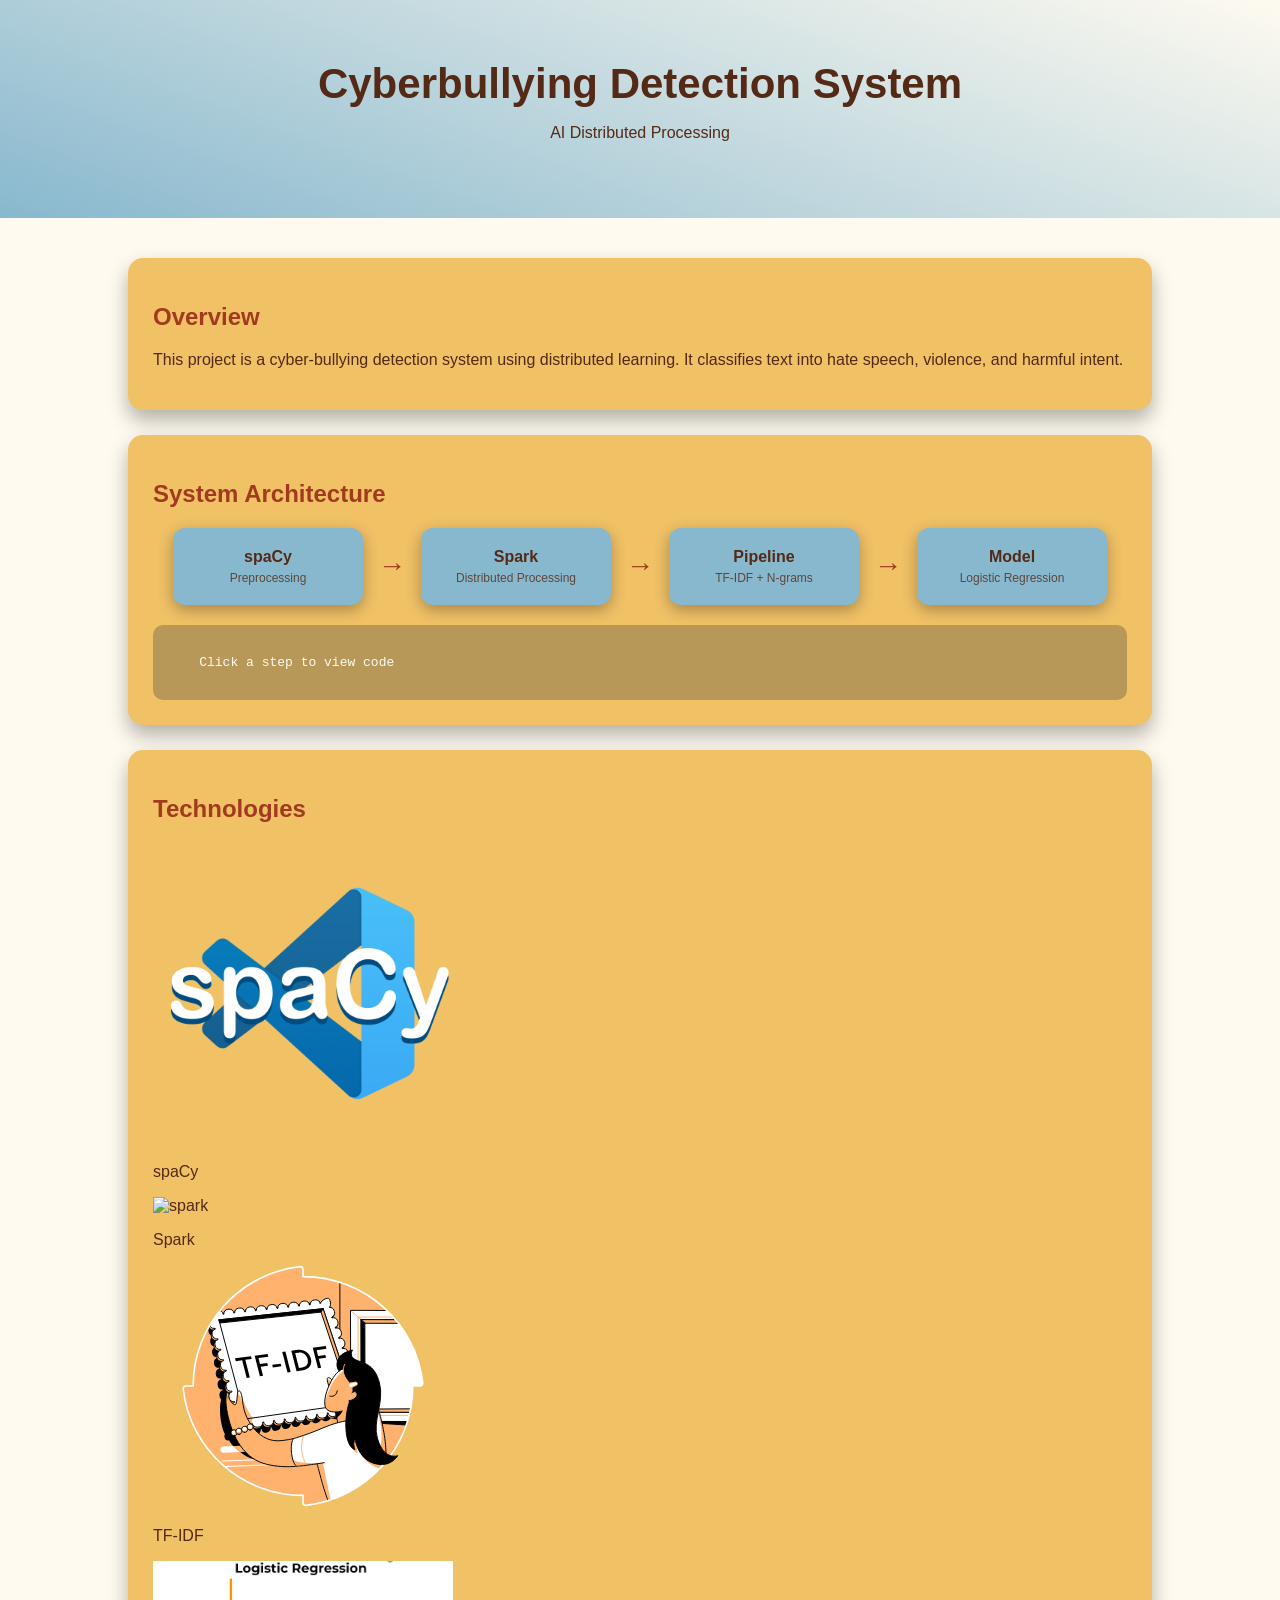
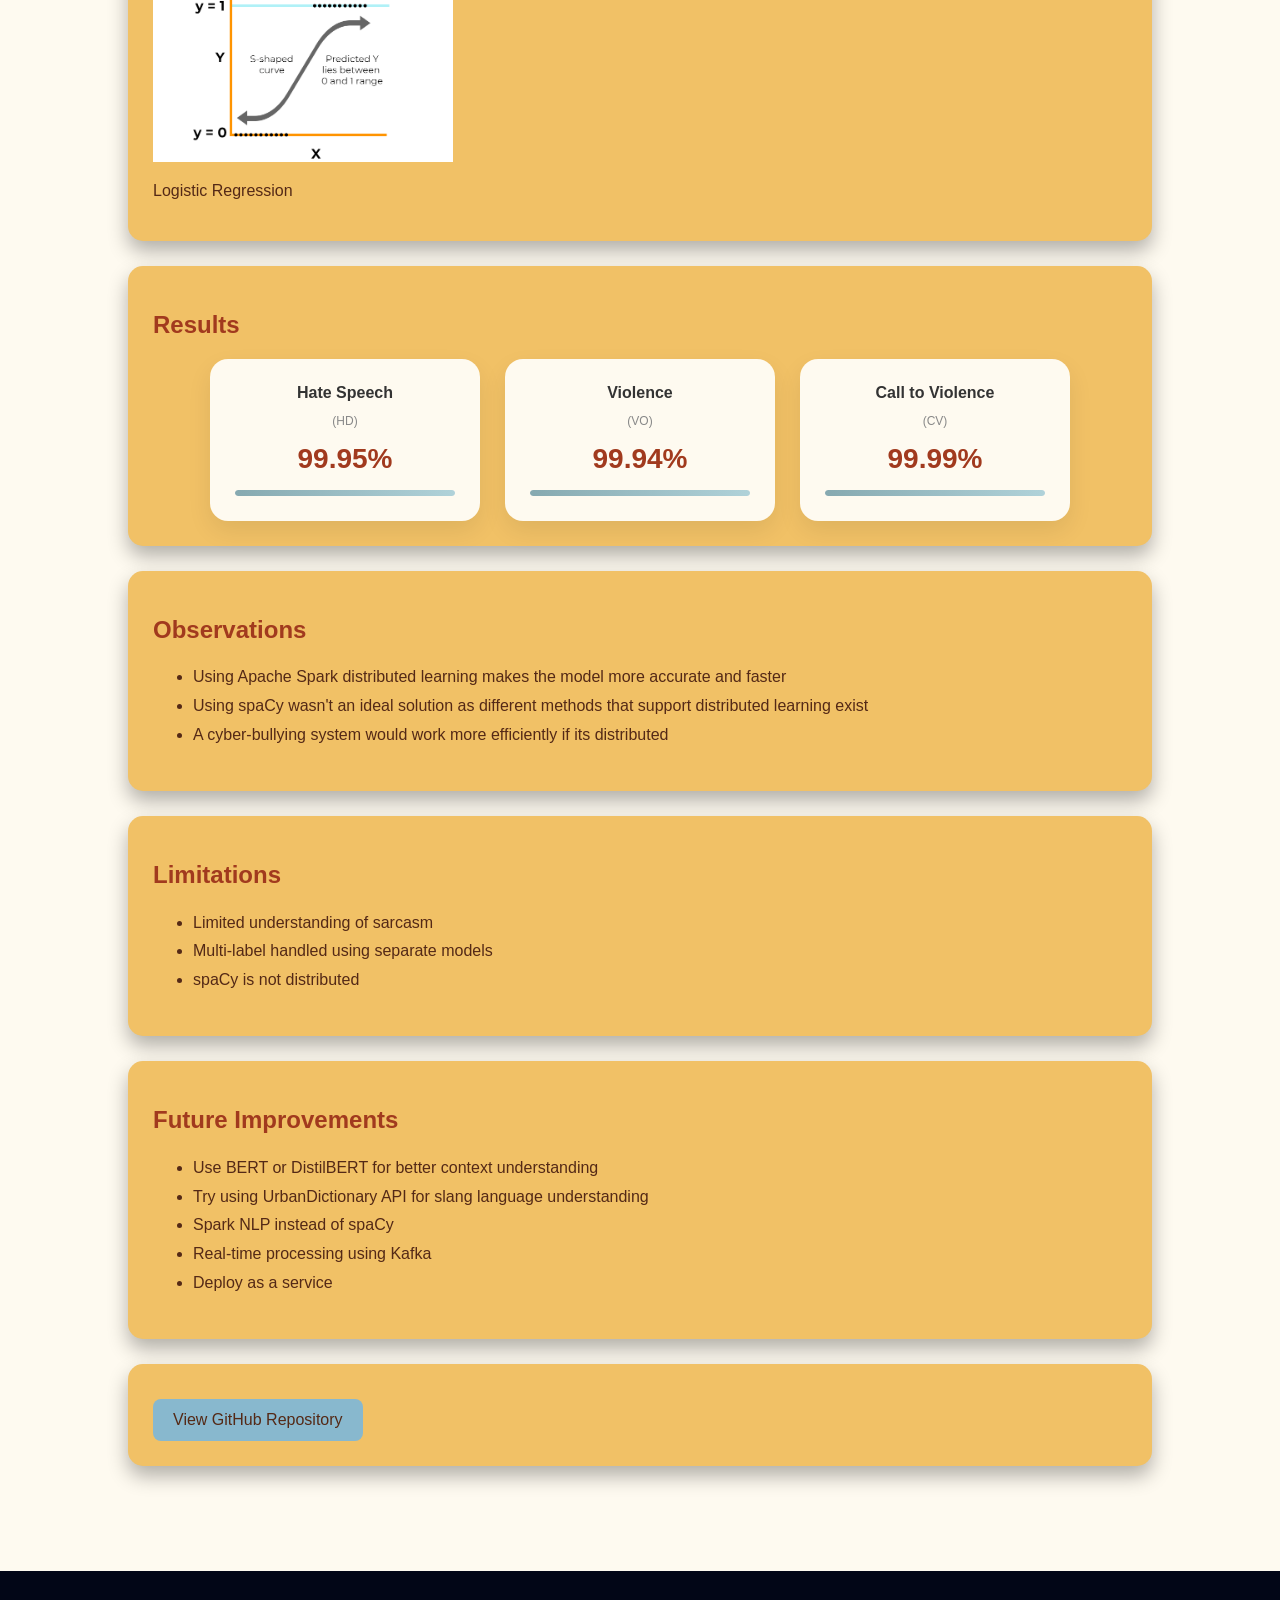
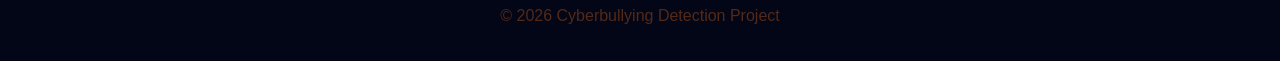
==== CyberBullyingSpark/index.html @ 89d76ba1 "Fix width property in tech-box styles" ====
<!DOCTYPE html>

<html lang="en">
<head>
<meta charset="UTF-8">
<meta name="viewport" content="width=device-width, initial-scale=1.0">
<title>Cyberbullying Detection</title>


<script>

function showCode(type) {
const box = document.getElementById("codeDisplay");
    if (type === "spacy") {
        box.innerHTML = `
        <pre>
import spacy
from pyspark.sql.functions import udf
from pyspark.sql.types import ArrayType, StringType

nlp = spacy.load("en_core_web_sm")

def lemmatize_spacy(words):
    doc = nlp(" ".join(words))
    return [token.lemma_ for token in doc]
def preprocess(text):
    doc = nlp(text)
    return " ".join([
        token.lemma_
        for token in doc
        if not token.is_stop and token.is_alpha
    ])
lemma_udf = udf(lemmatize_spacy, ArrayType(StringType()))

train['lemmatized'] = train['text'].apply(preprocess)

        </pre>`;
    }

    else if (type === "spark") {
        box.innerHTML = `
        <pre>
from pyspark.sql import SparkSession

spark = SparkSession.builder.appName("Cyberbullying").getOrCreate()

train_spark = spark.read.csv("train_clean.csv", header=True, inferSchema=True)
test_spark = spark.read.csv("test_clean.csv", header=True, inferSchema=True)

        </pre>`;
    }

    else if (type === "pipeline") {
        box.innerHTML = `
        <pre>
from pyspark.ml import Pipeline
from pyspark.ml.feature import Tokenizer, NGram, HashingTF, IDF

tokenizer = Tokenizer(inputCol="lemmatized", outputCol="words")
ngram = NGram(n=2, inputCol="words", outputCol="bigrams")
hashingTF = HashingTF(inputCol="bigrams", outputCol="rawFeatures")
idf = IDF(inputCol="rawFeatures", outputCol="features")

pipeline = Pipeline(stages=[tokenizer, ngram, hashingTF, idf])
model = pipeline.fit(train_spark)


train_spark = model.transform(train_spark)

        
        </pre>`;
    }

    else if (type === "model") {
        box.innerHTML = `
        <pre>
from pyspark.ml.classification import LogisticRegression

lr_hd = LogisticRegression(featuresCol="features", labelCol="hd")
model_hd = lr_hd.fit(train_spark)

lr_vo = LogisticRegression(featuresCol="features", labelCol="vo")
model_vo = lr_vo.fit(train_spark)

lr_cv = LogisticRegression(featuresCol="features", labelCol="cv")
model_cv = lr_cv.fit(train_spark)
        </pre>`;
    }
}

function closeCode() {
    document.getElementById("codeBox").style.display = "none";
}
</script>

<style>
:root {
    --bg-main: #fefaf0;     
    --card-bg: #f1c166;    
    --primary: #88b8ce;     /* soft blue */
    --secondary: #ccbcad;   /* warm beige */
    --accent: #a13a1e;      /* strong accent (from palette) */
    --text-main: #542916;  
}

    
.code-box {
    display: none;
    position: fixed;
    top: 20%;
    left: 20%;
    width: 60%;
    background: var(--accent);
    padding: 20px;
    border-radius: 12px;
    z-index: 1000;
}
    
body {
    font-family: 'Segoe UI', sans-serif;
    margin: 0;
    background: var(--bg-main);
    color: var(--text-main);
}

header {
    padding: 60px;
    text-align: center;
    background: linear-gradient(20deg, var(--primary), #fefaf0);
}

header h1 {
    margin: 0;
    font-size: 42px;
}

section {
    padding: 40px 10%;
}

.card {
    background: var(--card-bg);
    padding: 25px;
    border-radius: 15px;
    margin-bottom: 25px;
    box-shadow: 0 10px 20px rgba(0,0,0,0.3);
}

h2 {
    color: var(--accent);
}

ul {
    line-height: 1.8;
}

.button {
    display: inline-block;
    padding: 12px 20px;
    margin-top: 10px;
    background:  var(--primary);
    color:  var(--text-main);
    text-decoration: none;
    border-radius: 8px;
    transition: 0.3s;
}

.code-display {
    margin-top: 20px;
    background: #b79858;
    color: #fefaf0;
    padding: 15px;
    border-radius: 10px;
    font-family: monospace;
    white-space: pre-wrap;
}

.button:hover {
    background:  var(--secondary);
}

footer {
    text-align: center;
    padding: 20px;
    background: #020617;
    margin-top: 40px;
}

.pipeline {
    display: flex;
    align-items: center;
    justify-content: center;
    flex-wrap: wrap;
    margin-top: 20px;
    gap: 15px;
}

.step {
    background: var(--primary);
    padding: 20px;
    border-radius: 12px;
    text-align: center;
    min-width: 150px;
    font-weight: bold;
    transition: 0.3s;
    box-shadow: 0 5px 15px rgba(0,0,0,0.3);
}

details {
    cursor: pointer;
}

summary {
    font-weight: bold;
}

pre {
    margin-top: 10px;
    background: #020617;
    padding: 10px;
    border-radius: 8px;
    overflow-x: auto;
}

.step span {
    display: block;
    font-size: 12px;
    font-weight: normal;
    margin-top: 5px;
    opacity: 0.8;
}

.step:hover {
    transform: scale(1.1);
}

.architecture-container {
    display: flex;
    gap: 40px;
    align-items: center;
}

.focus-box {
    background: linear-gradient(135deg, #3b82f6, #9333ea);
    padding: 25px;
    border-radius: 15px;
    width: 350px;
}

.focus-box pre {
    background: #f5deb3;
    padding: 15px;
    border-radius: 10px;
    margin-top: 15px;
}

.step.active {
    border: 2px solid #90cde8;
}

.arrow {
    font-size: 28px;
    color: var(--accent);
}


.results {
    display: flex;
    gap: 25px;
    flex-wrap: wrap;
    justify-content: center;
}

.result-box {
    background: #fefaf0;
    border-radius: 18px;
    padding: 25px;
    width: 220px;
    text-align: center;
    box-shadow: 0 10px 25px rgba(0,0,0,0.08);
    transition: 0.3s;
}

.result-box:hover {
    transform: translateY(-6px);
}

.result-box h3 {
    margin: 0;
    font-size: 16px;
    color: #333;
}

.label {
    font-size: 12px;
    color: #888;
    margin-bottom: 10px;
}

.accuracy {
    font-size: 28px;
    font-weight: bold;
    color: #a13a1e; 
    margin: 15px 0;
}

.bar {
    height: 6px;
    background: #eee;
    border-radius: 10px;
    margin-top: 10px;
    overflow: hidden;
    
}

.fill {
    height: 100%;
    background: linear-gradient(90deg, #86a9b0, #b0d2d9);
    border-radius: 10px;
    transition: width 0.6s ease;
}

.tech-box a {
    text-decoration: none;
    color: inherit;
    width: 100;
}

.tech-box:hover img {
    transform: scale(1.1);
    transition: 0.3s;
}
    
</style>
</head>

<body>

<header>
    <h1>Cyberbullying Detection System</h1>
    <p>AI Distributed Processing</p>
</header>

<section>

<div class="card">
    <h2>Overview</h2>
    <p>
        This project is a cyber-bullying detection system using distributed learning.
        It classifies text into hate speech, violence, and harmful intent.
    </p>
</div>

<div class="card">
    <h2>System Architecture</h2>

    <div class="pipeline">

        <div class="step" onclick="showCode('spacy')">
        spaCy<br><span>Preprocessing</span>
    </div>

    <div class="arrow">→</div>

    <div class="step" onclick="showCode('spark')">
        Spark<br><span>Distributed Processing</span>
    </div>

    <div class="arrow">→</div>

    <div class="step" onclick="showCode('pipeline')">
        Pipeline<br><span>TF-IDF + N-grams</span>
    </div>

    <div class="arrow">→</div>

    <div class="step" onclick="showCode('model')">
        Model<br><span>Logistic Regression</span>
    </div>

</div>

<div id="codeDisplay" class="code-display">
    Click a step to view code
    </div>
    
</div>

<div class="card">
    <h2> Technologies</h2>
    <div class="tech-grid">

        <div class="tech-box">
            <a href="https://spacy.io" target="_blank" rel="noopener noreferrer">
        <img src="images/spaCy.png" alt="spaCy" width="300">
                <p>spaCy</p>
            </a>
        </div>

        <div class="tech-box">
            <a href="https://spark.apache.org/" target="_blank" rel="noopener noreferrer">
        <img src="images/spark.svg" alt="spark" width="300">
            <p>Spark</p>
            </a>
        </div>

        <div class="tech-box">
           <a href="https://www.geeksforgeeks.org/machine-learning/understanding-tf-idf-term-frequency-inverse-document-frequency/" target="_blank" rel="noopener noreferrer"> 
               <img src="images/TFIDF.svg" alt="TFIDF" width="300">
            <p>TF-IDF</p>
           </a>
        </div>

        <div class="tech-box">
            <a href="https://www.geeksforgeeks.org/machine-learning/understanding-logistic-regression/" target="_blank" rel="noopener noreferrer"> 
               <img src="images/LR.png" alt="LR" width="300">
            <p>Logistic Regression</p>
            </a>
        </div>

    </div>
</div>

<div class="card">        
    
   <h2>Results</h2>

    <div class="results">

        <div class="result-box">
            <h3>Hate Speech</h3>
            <p class="label">(HD)</p>
            <p class="accuracy">99.95%</p>
        <div class="bar">
    <div class="fill" style="width: 99.95%;"></div>
</div>
</div>
        
        <div class="result-box">
            <h3>Violence</h3>
            <p class="label">(VO)</p>
            <p class="accuracy">99.94%</p>
        <div class="bar">
    <div class="fill" style="width: 99.94%;"></div>
</div>
</div>
        <div class="result-box">
            <h3>Call to Violence</h3>
            <p class="label">(CV)</p>
            <p class="accuracy">99.99%</p>
            <div class="bar">
    <div class="fill" style="width: 99.99%;"></div>
</div>
        </div>
    
    </div>
</div>
    
<div class="card">
    <h2>Observations</h2>
    <ul>
        <li>Using Apache Spark distributed learning makes the model more accurate and faster</li>
        <li>Using spaCy wasn't an ideal solution as different methods that support distributed learning exist</li>
        <li>A cyber-bullying system would work more efficiently if its distributed</li>
    </ul>
</div>
    
<div class="card">
    <h2>Limitations</h2>
    <ul>
        <li>Limited understanding of sarcasm</li>
        <li>Multi-label handled using separate models</li>
        <li>spaCy is not distributed</li>
    </ul>
</div>



    

<div class="card">
    <h2>Future Improvements</h2>
    <ul>
        <li>Use BERT or DistilBERT for better context understanding</li>
        <li>Try using UrbanDictionary API for slang language understanding</li>
        <li>Spark NLP instead of spaCy</li>
        <li>Real-time processing using Kafka</li>
        <li>Deploy as a service</li>
    </ul>
</div>

<div class="card">
    <a href="https://github.com/13-1550/Cyber-bullying-detection-bigData" 
   class="button" 
   target="_blank" 
   rel="noopener noreferrer">
    View GitHub Repository
</a>
</div>

</section>

<footer>
    <p>© 2026 Cyberbullying Detection Project</p>
</footer>

</body>
</html>
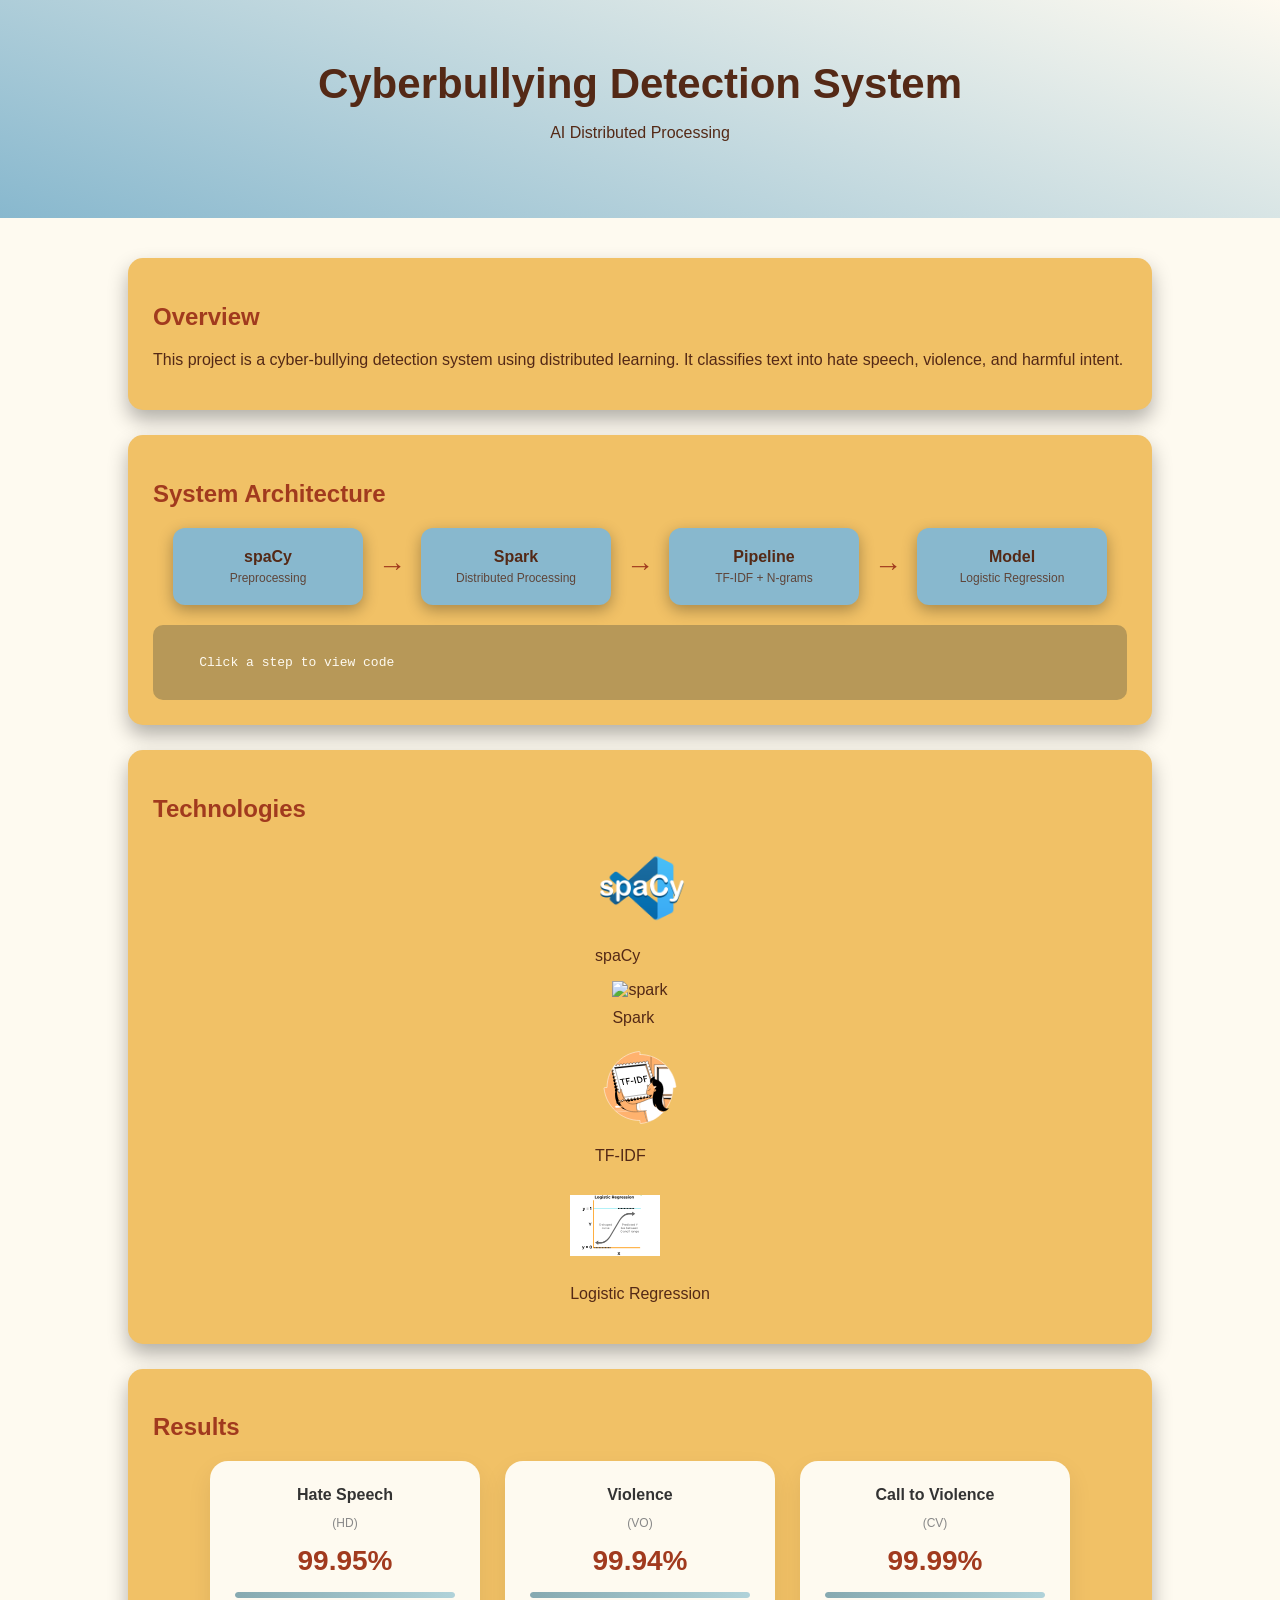
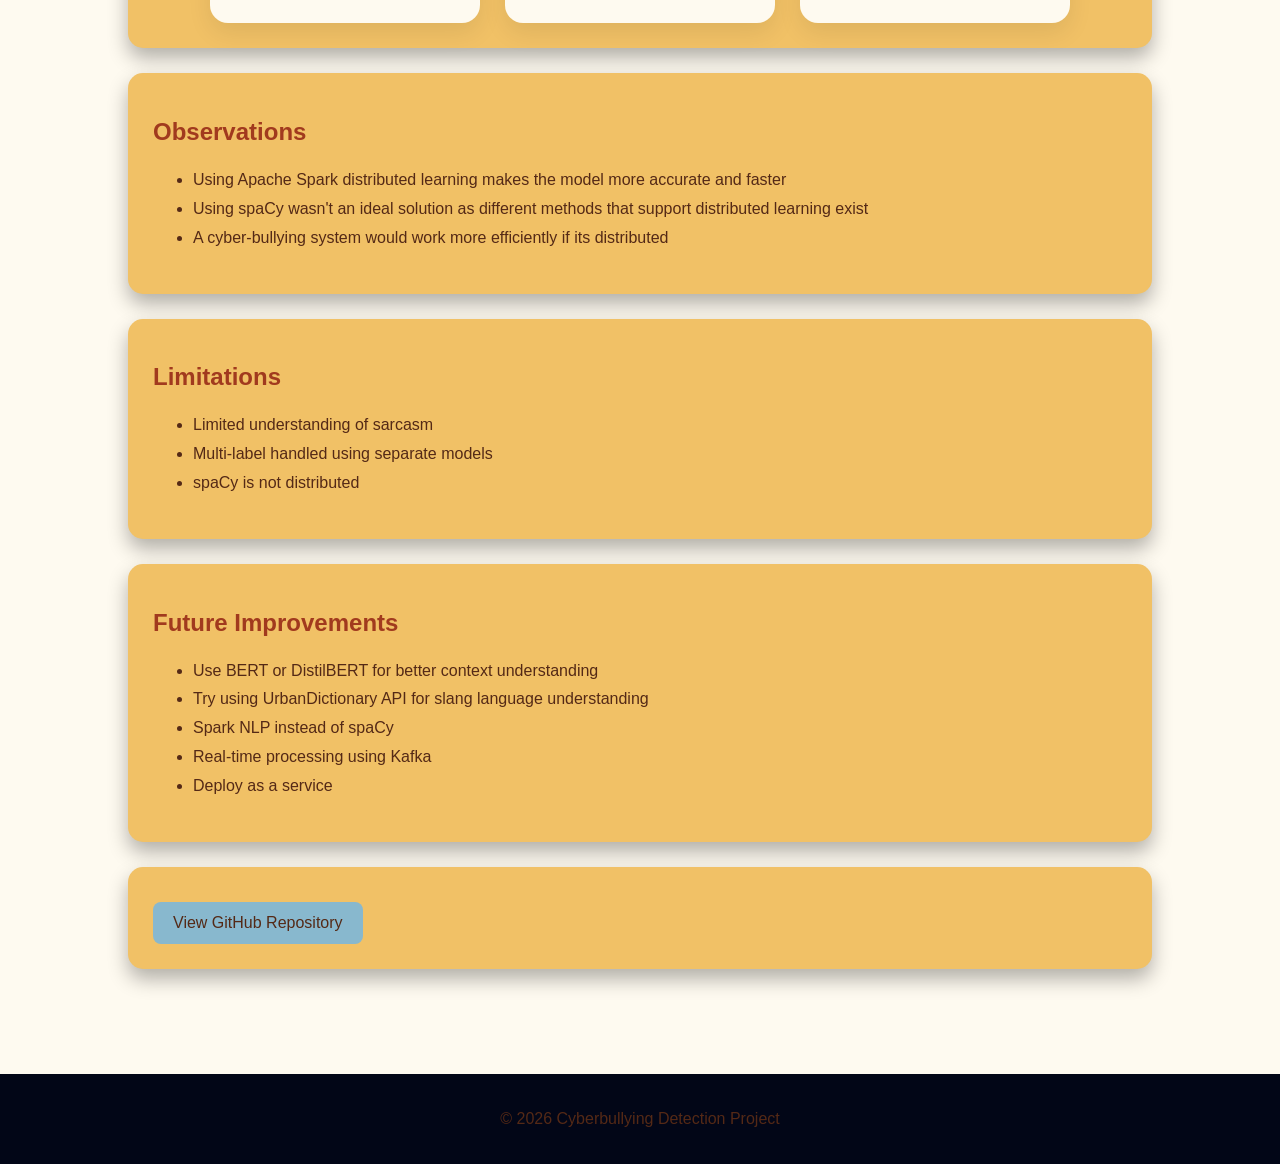
==== commit 4a8555c6: "Update index.html" ====
--- a/CyberBullyingSpark/index.html
+++ b/CyberBullyingSpark/index.html
@@ -325,10 +325,27 @@
     color: inherit;
     width: 100;
 }
+.tech-box {
+    display: flex;
+    flex-direction: column;
+    align-items: center;
+    justify-content: center;
+}
+
+.tech-box p {
+    margin-top: 10px;
+}
 
 .tech-box:hover img {
     transform: scale(1.1);
     transition: 0.3s;
+}
+
+.tech-box img {
+    width: 90px;
+    height: 90px;
+    object-fit: contain;
+    max-width: 100px;
 }
     
 </style>
@@ -392,28 +409,28 @@
 
         <div class="tech-box">
             <a href="https://spacy.io" target="_blank" rel="noopener noreferrer">
-        <img src="images/spaCy.png" alt="spaCy" width="300">
+        <img src="images/spaCy.png" alt="spaCy">
                 <p>spaCy</p>
             </a>
         </div>
 
         <div class="tech-box">
             <a href="https://spark.apache.org/" target="_blank" rel="noopener noreferrer">
-        <img src="images/spark.svg" alt="spark" width="300">
+        <img src="images/spark.svg" alt="spark">
             <p>Spark</p>
             </a>
         </div>
 
         <div class="tech-box">
            <a href="https://www.geeksforgeeks.org/machine-learning/understanding-tf-idf-term-frequency-inverse-document-frequency/" target="_blank" rel="noopener noreferrer"> 
-               <img src="images/TFIDF.svg" alt="TFIDF" width="300">
+               <img src="images/TFIDF.svg" alt="TFIDF">
             <p>TF-IDF</p>
            </a>
         </div>
 
         <div class="tech-box">
             <a href="https://www.geeksforgeeks.org/machine-learning/understanding-logistic-regression/" target="_blank" rel="noopener noreferrer"> 
-               <img src="images/LR.png" alt="LR" width="300">
+               <img src="images/LR.png" alt="LR">
             <p>Logistic Regression</p>
             </a>
         </div>
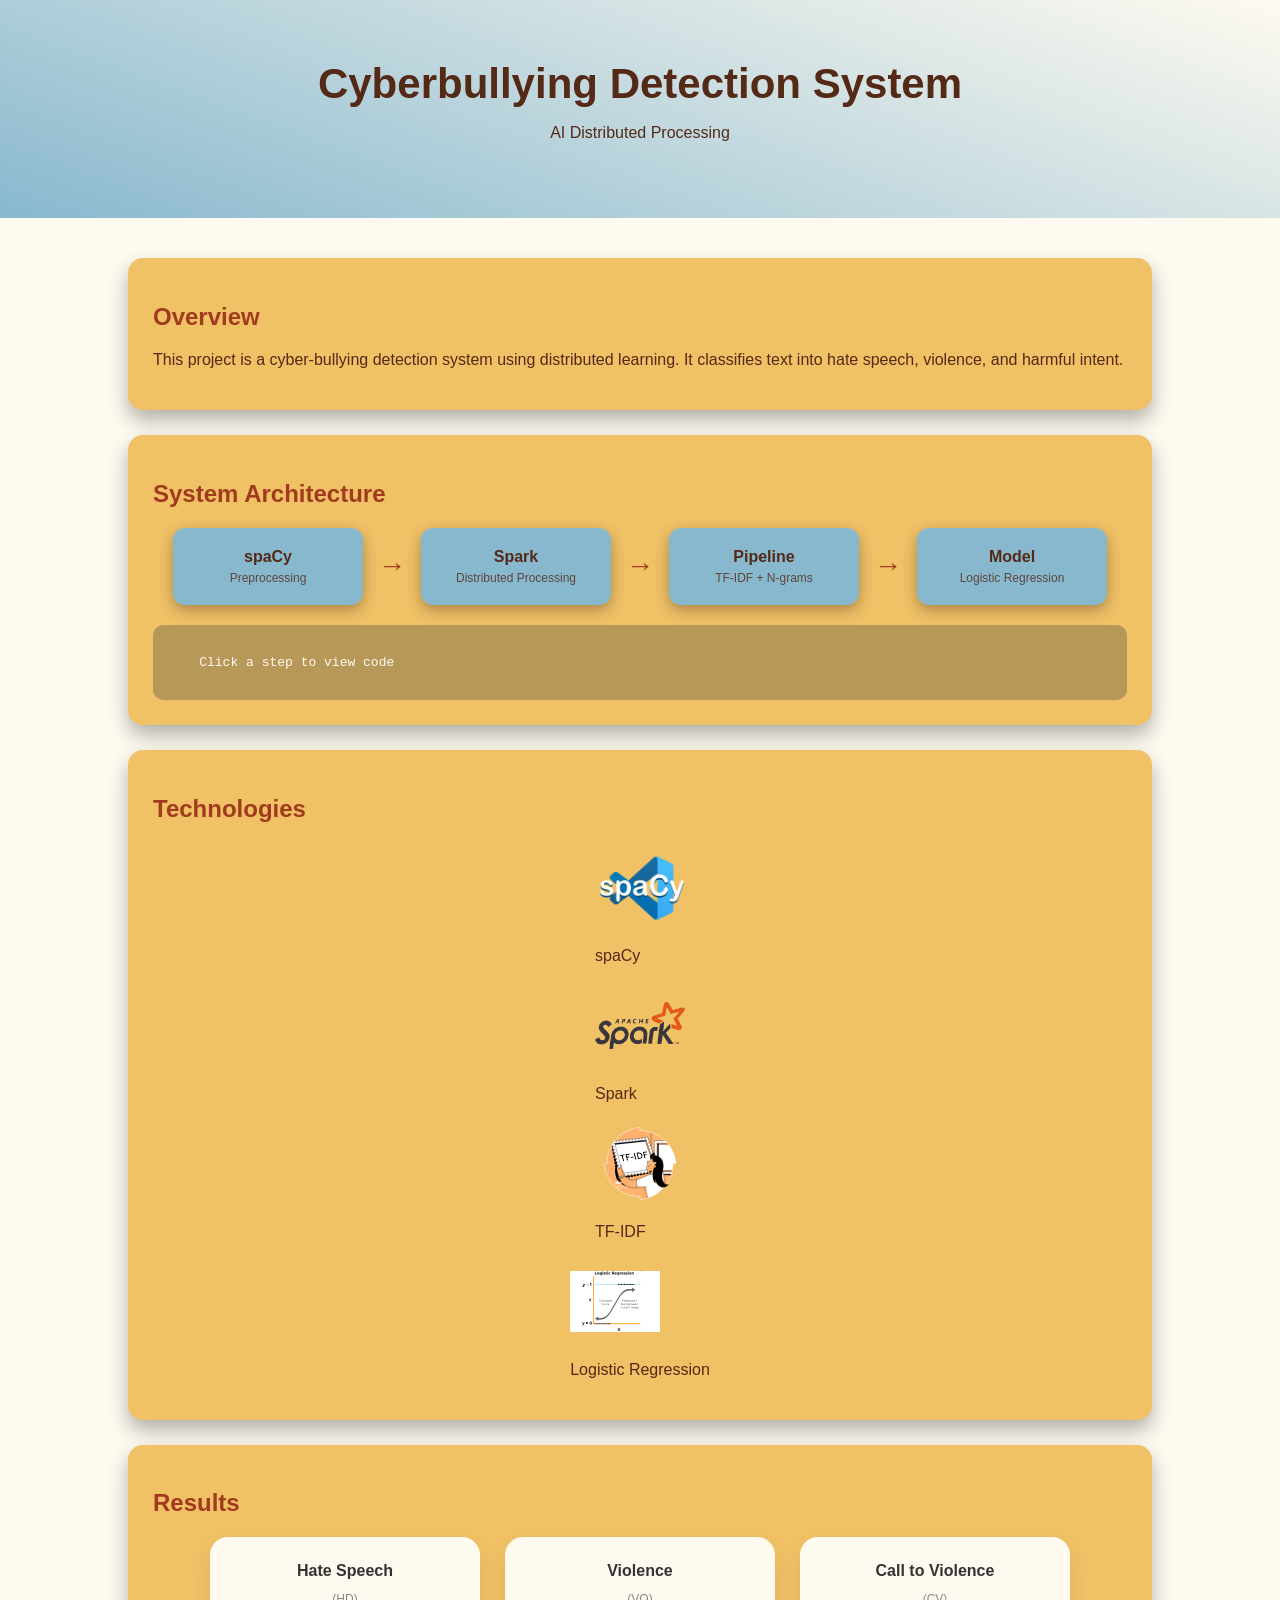
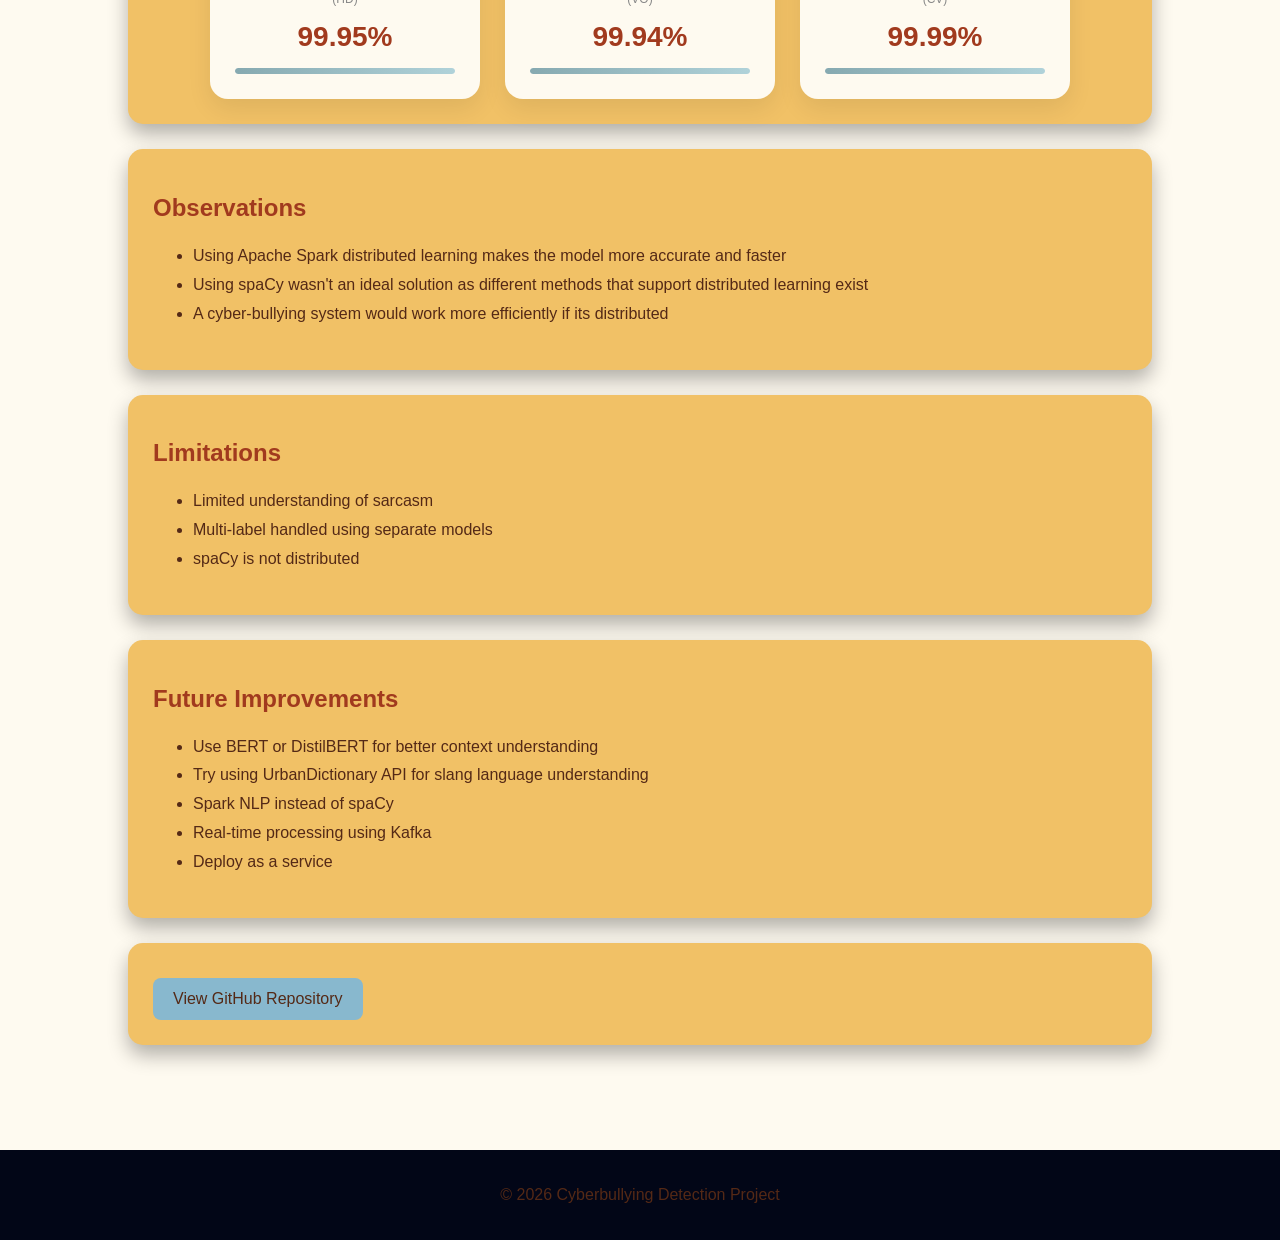
==== commit eb331524: "Update index.html" ====
--- a/CyberBullyingSpark/index.html
+++ b/CyberBullyingSpark/index.html
@@ -416,7 +416,7 @@
 
         <div class="tech-box">
             <a href="https://spark.apache.org/" target="_blank" rel="noopener noreferrer">
-        <img src="images/spark.svg" alt="spark">
+        <img src="images/spark.png" alt="spark">
             <p>Spark</p>
             </a>
         </div>
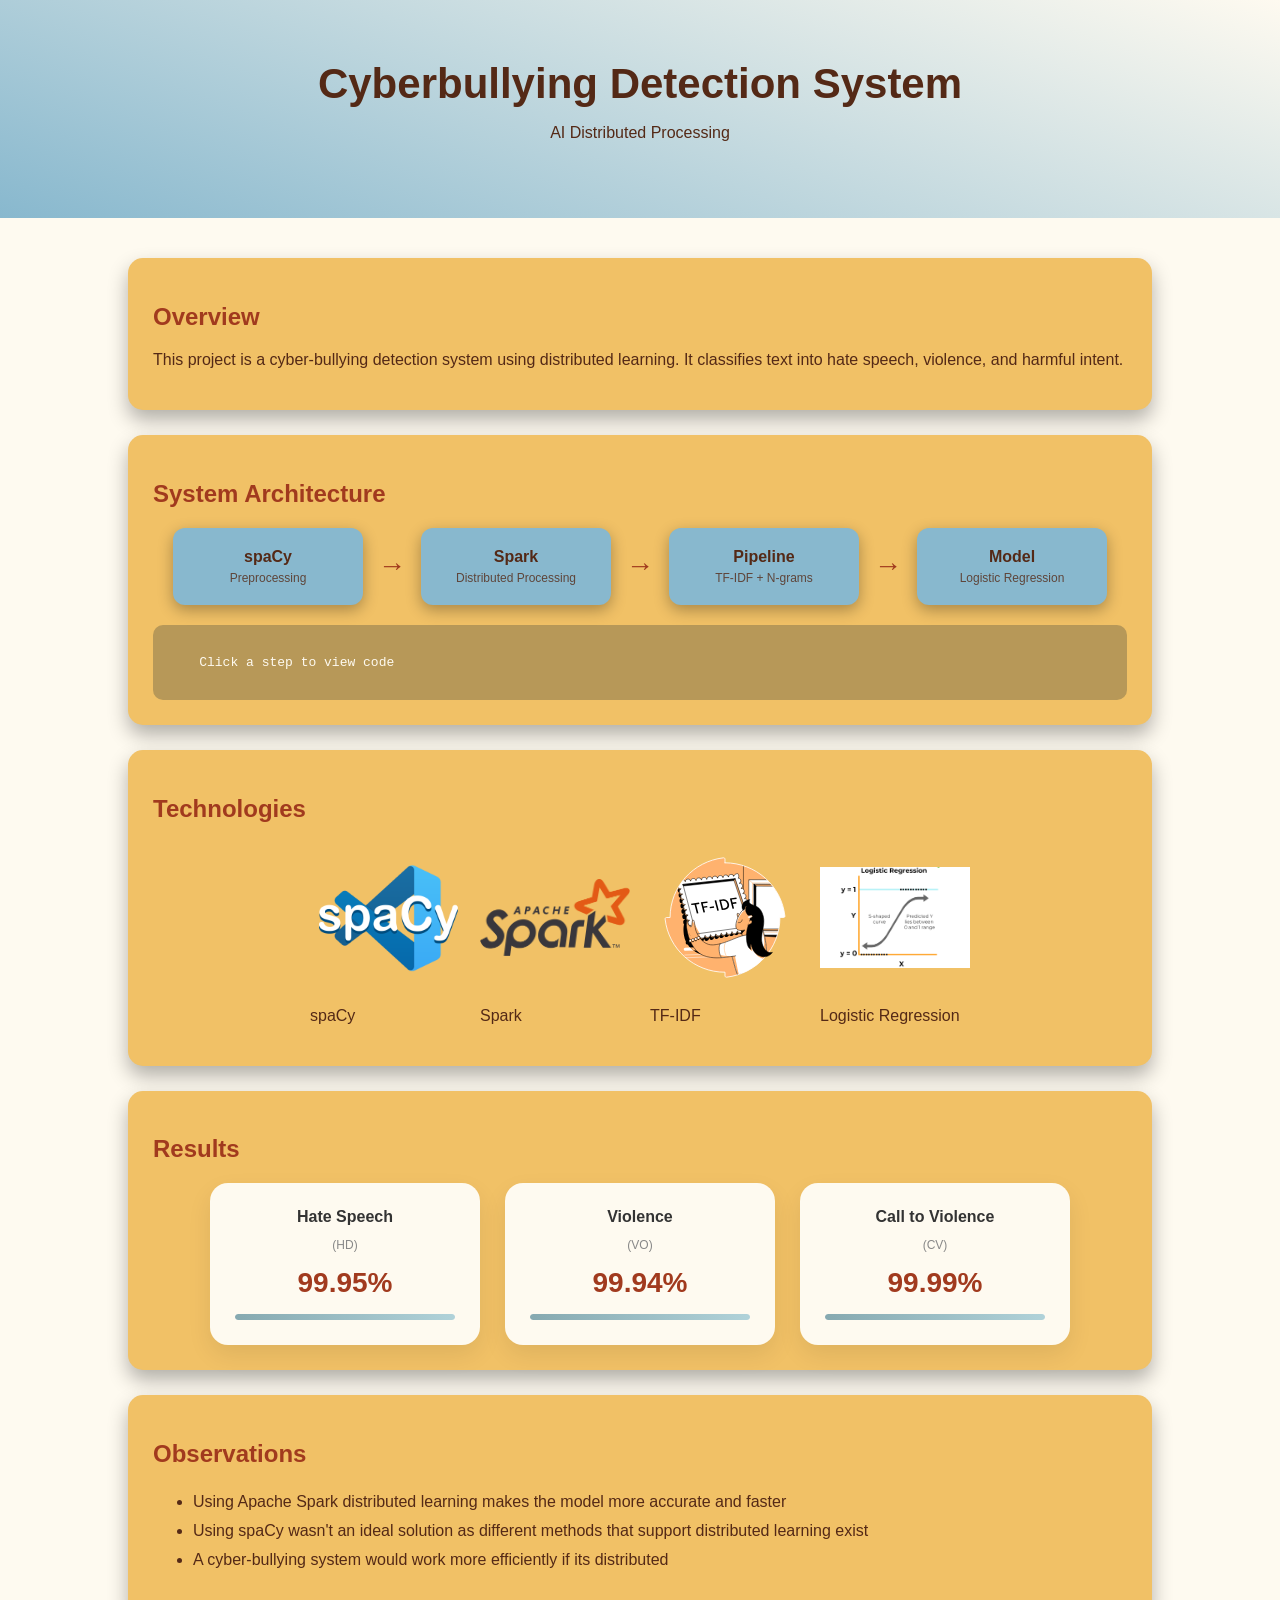
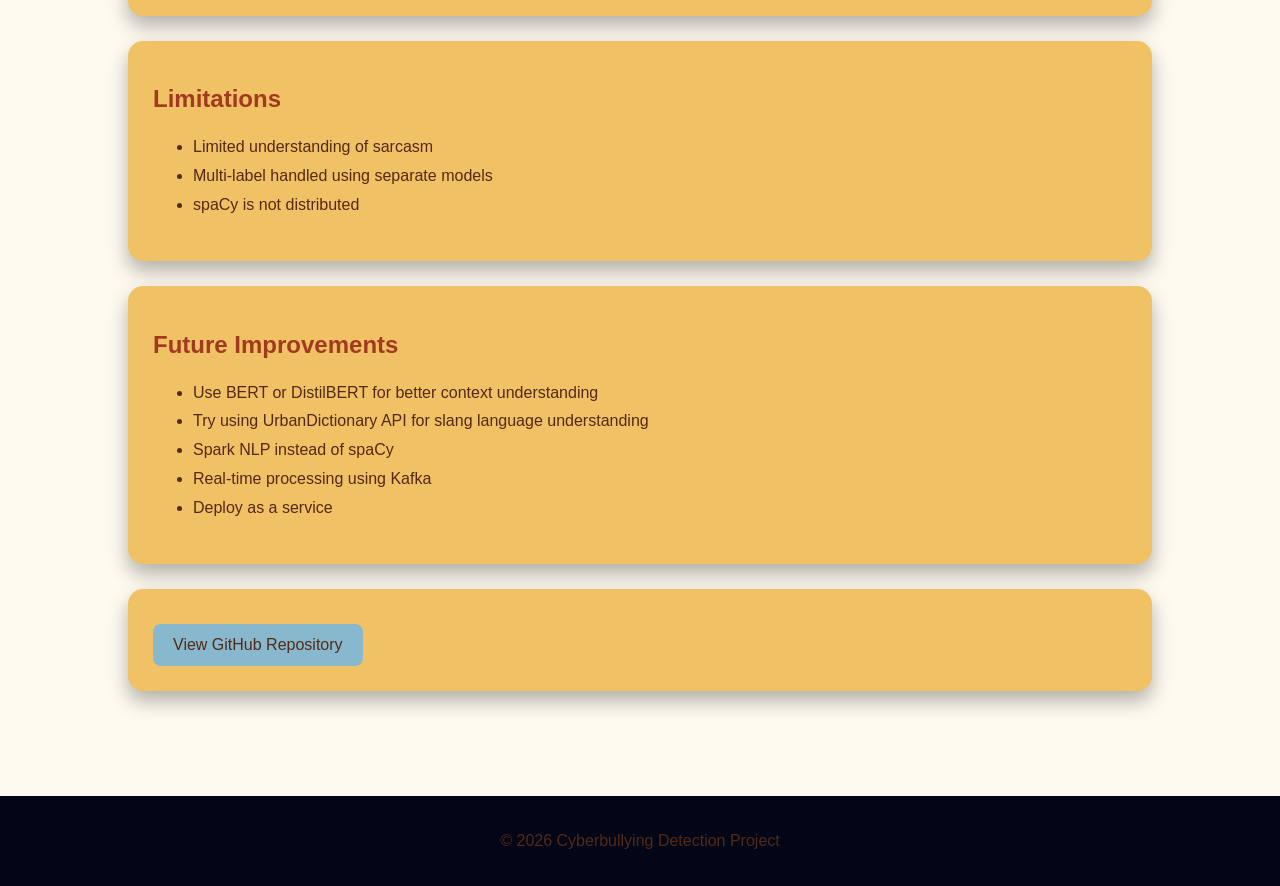
==== commit ba567a28: "Update index.html" ====
--- a/CyberBullyingSpark/index.html
+++ b/CyberBullyingSpark/index.html
@@ -323,7 +323,7 @@
 .tech-box a {
     text-decoration: none;
     color: inherit;
-    width: 100;
+    width: 150;
 }
 .tech-box {
     display: flex;
@@ -331,6 +331,11 @@
     align-items: center;
     justify-content: center;
 }
+.tech-grid {
+    display: flex;
+    gap: 20px;
+    justify-content: center;
+}
 
 .tech-box p {
     margin-top: 10px;
@@ -342,10 +347,10 @@
 }
 
 .tech-box img {
-    width: 90px;
-    height: 90px;
+    width: 150px;
+    height: 150px;
     object-fit: contain;
-    max-width: 100px;
+    max-width: 180px;
 }
     
 </style>
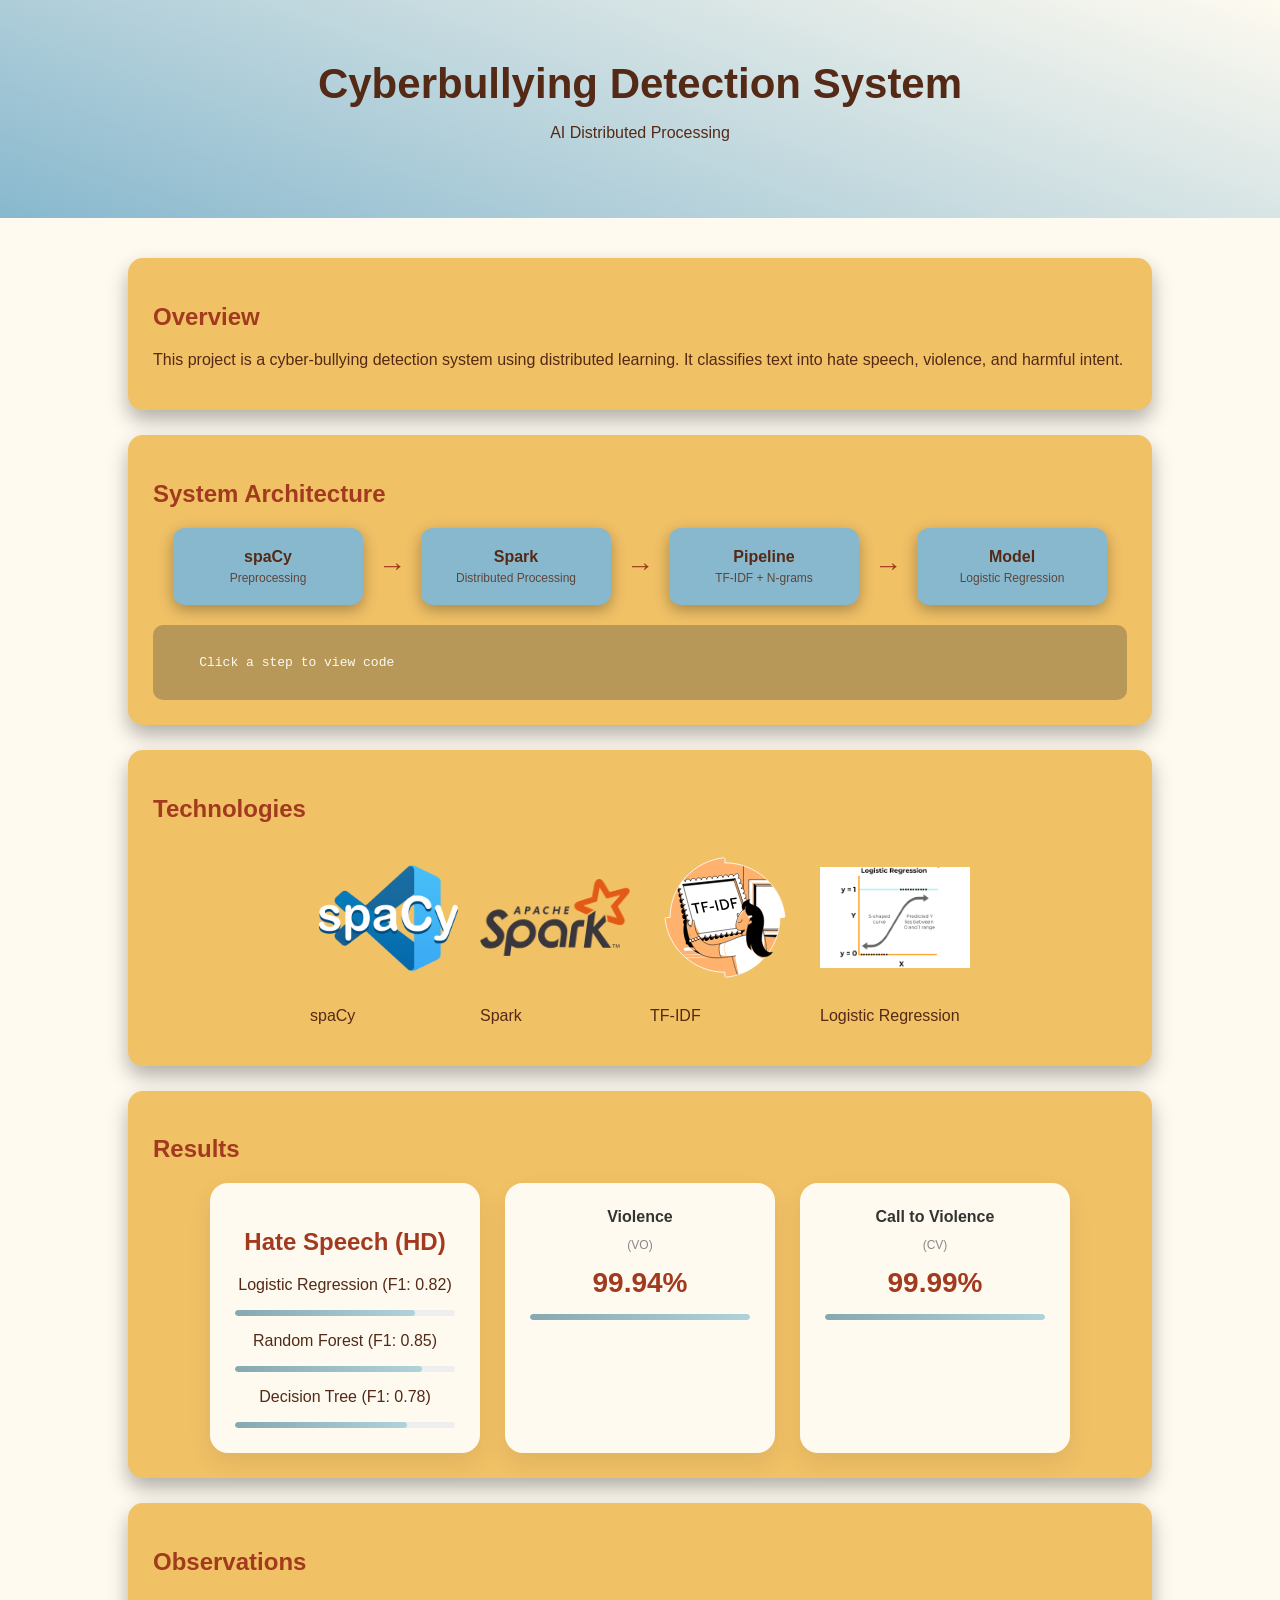
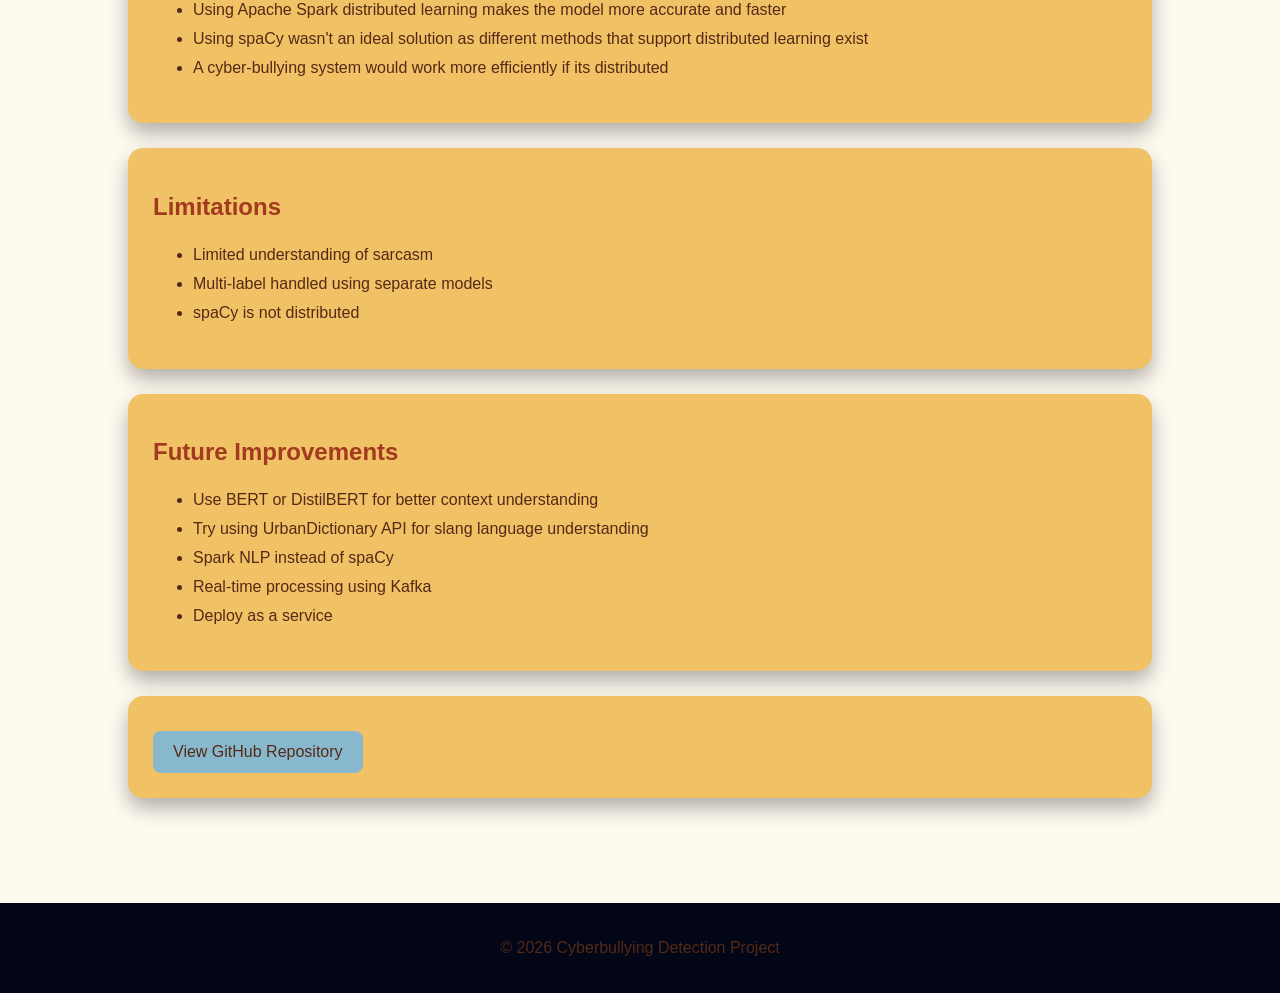
==== commit b1ce476c: "Update index.html" ====
--- a/CyberBullyingSpark/index.html
+++ b/CyberBullyingSpark/index.html
@@ -450,13 +450,24 @@
     <div class="results">
 
         <div class="result-box">
-            <h3>Hate Speech</h3>
-            <p class="label">(HD)</p>
-            <p class="accuracy">99.95%</p>
-        <div class="bar">
-    <div class="fill" style="width: 99.95%;"></div>
-</div>
-</div>
+          <h2> Hate Speech (HD)</h2>
+
+  <div class="bar-group">
+    <p>Logistic Regression (F1: 0.82)</p>
+    <div class="bar"><div class="fill" style="width:82%"></div></div>
+  </div>
+
+  <div class="bar-group">
+    <p>Random Forest (F1: 0.85)</p>
+    <div class="bar"><div class="fill" style="width:85%"></div></div>
+  </div>
+
+  <div class="bar-group">
+    <p>Decision Tree (F1: 0.78)</p>
+    <div class="bar"><div class="fill" style="width:78%"></div></div>
+  </div>
+        </div>
+    
         
         <div class="result-box">
             <h3>Violence</h3>
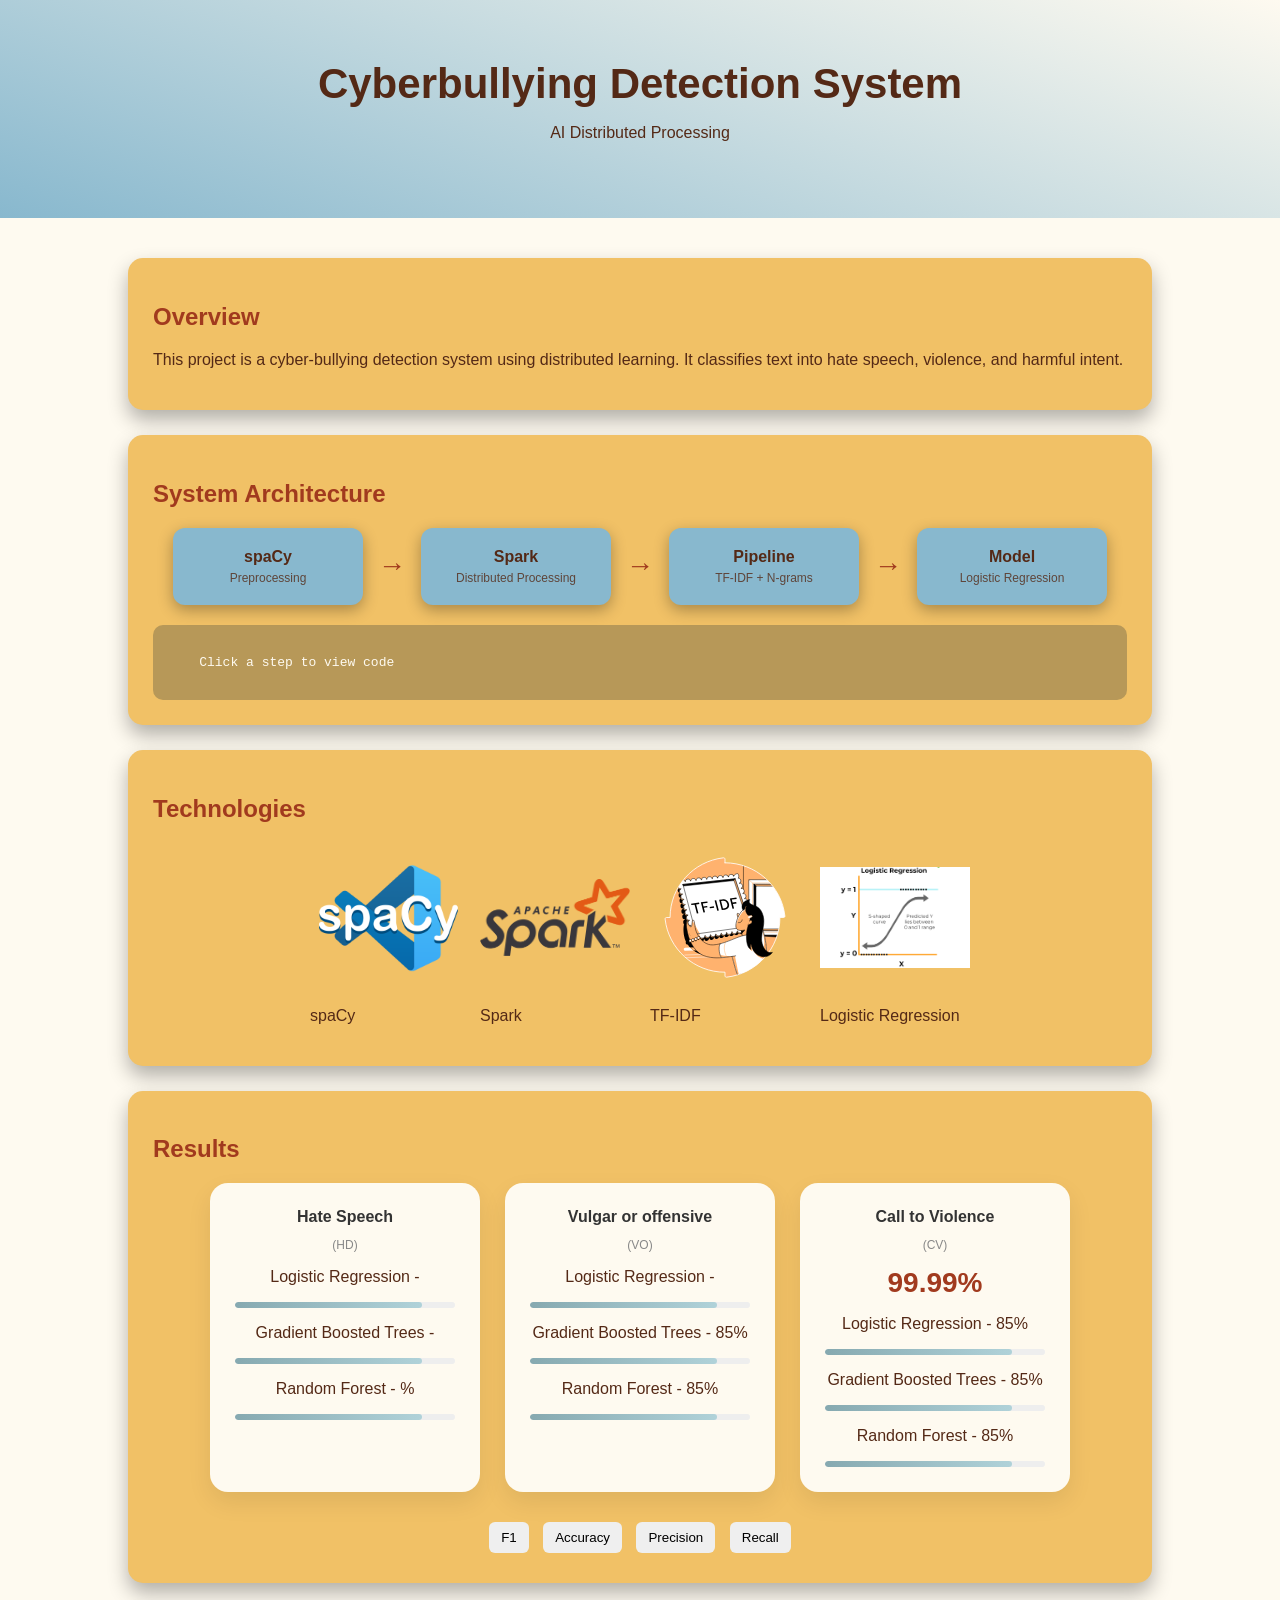
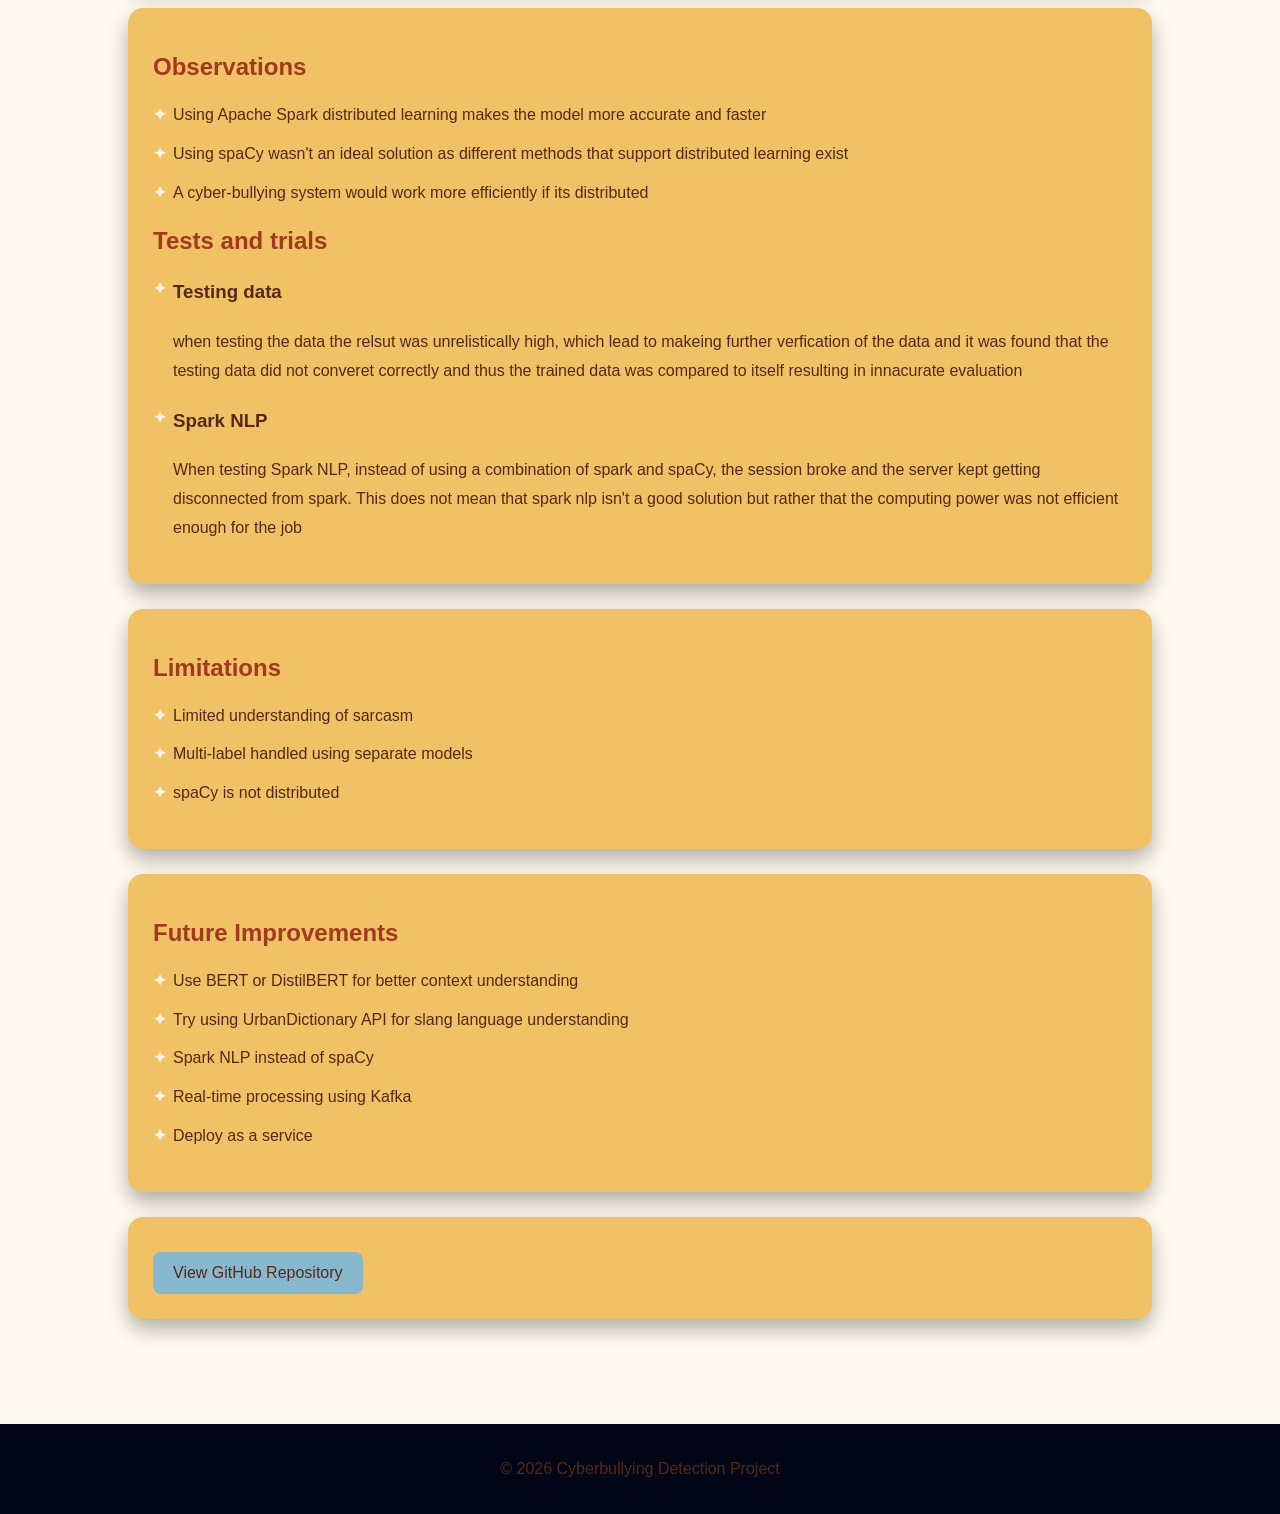
==== commit 5cc1b81d: "Enhance metrics display for hate speech results Updated hate speech metrics display and improved lay" ====
--- a/CyberBullyingSpark/index.html
+++ b/CyberBullyingSpark/index.html
@@ -1,3 +1,4 @@
+
 <!DOCTYPE html>
 
 <html lang="en">
@@ -8,6 +9,22 @@
 
 
 <script>
+function showMetric(metric) {
+    const bars = document.querySelectorAll(".fill");
+
+    bars.forEach(bar => {
+        const value = bar.getAttribute("data-" + metric);
+
+        // update bar
+        bar.style.width = value + "%";
+
+        // update text
+        const text = bar.closest(".bar-group")
+                        .querySelector(".metric-value");
+
+        text.textContent = value + "%";
+    });
+}
 
 function showCode(type) {
 const box = document.getElementById("codeDisplay");
@@ -137,6 +154,13 @@
 section {
     padding: 40px 10%;
 }
+.metric-buttons button {
+    margin: 5px;
+    padding: 8px 12px;
+    border: none;
+    border-radius: 6px;
+    cursor: pointer;
+}
 
 .card {
     background: var(--card-bg);
@@ -345,6 +369,24 @@
     transform: scale(1.1);
     transition: 0.3s;
 }
+ul {
+  list-style: none;
+  padding-left: 0;
+}
+
+ul li {
+  position: relative;
+  padding-left: 20px;
+  margin-bottom: 10px;
+}
+
+ul li::before {
+  content: "✦";
+  color: #F9F5EB;
+  position: absolute;
+  left: 0;
+  font-weight: bold;
+}
 
 .tech-box img {
     width: 150px;
@@ -450,42 +492,159 @@
     <div class="results">
 
         <div class="result-box">
-          <h2> Hate Speech (HD)</h2>
-
-  <div class="bar-group">
-    <p>Logistic Regression (F1: 0.82)</p>
-    <div class="bar"><div class="fill" style="width:82%"></div></div>
-  </div>
-
-  <div class="bar-group">
-    <p>Random Forest (F1: 0.85)</p>
-    <div class="bar"><div class="fill" style="width:85%"></div></div>
-  </div>
-
-  <div class="bar-group">
-    <p>Decision Tree (F1: 0.78)</p>
-    <div class="bar"><div class="fill" style="width:78%"></div></div>
-  </div>
-        </div>
-    
+
+        
+            <h3>Hate Speech</h3>
+            <p class="label">(HD)</p>
+
+        <div class="bar-group">
+  <p>Logistic Regression -  <span class="metric-value"></span> </p>
+  <div class="bar">
+    <div class="fill"
+         data-f1="82.48"
+         data-accuracy="79.83"
+         data-precision="85.73"
+         data-recall="79.83"
+         style="width:85%">
+    </div>
+  </div>
+</div>
+
+<div class="bar-group">
+  <p>Gradient Boosted Trees -  <span class="metric-value"></span> </p>
+  <div class="bar">
+    <div class="fill"
+         data-f1="87.43"
+         data-accuracy="91.32"
+         data-precision="85.28"
+         data-recall="91.32"
+         style="width:85%">
+    </div>
+  </div>
+</div>
+
+
+
+<div class="bar-group">
+  <p>Random Forest -  <span class="metric-value">%</span> </p>
+  <div class="bar">
+    <div class="fill"
+         data-f1="87.43"
+         data-accuracy="91.48"
+         data-precision="83.71"
+         data-recall="91.48"
+         style="width:85%">
+    </div>
+  </div>
+</div>
+
+
+
+
+</div>
+
         
         <div class="result-box">
-            <h3>Violence</h3>
+            <h3>Vulgar or offensive</h3>
             <p class="label">(VO)</p>
-            <p class="accuracy">99.94%</p>
-        <div class="bar">
-    <div class="fill" style="width: 99.94%;"></div>
-</div>
+           <div class="bar-group">
+  <p>Logistic Regression -  <span class="metric-value"></span> </p>
+  <div class="bar">
+    <div class="fill"
+         data-f1="86.44"
+         data-accuracy="83.65"
+         data-precision="89.95"
+         data-recall="83.65"
+         style="width:85%">
+    </div>
+  </div>
+</div>
+
+<div class="bar-group">
+  <p>Gradient Boosted Trees -  <span class="metric-value">85%</span> </p>
+  <div class="bar">
+    <div class="fill"
+         data-f1="98.91"
+         data-accuracy="99.29"
+         data-precision="98.28"
+         data-recall="99.92"
+         style="width:85%">
+    </div>
+  </div>
+</div>
+
+<div class="bar-group">
+  <p>Random Forest -  <span class="metric-value">85%</span> </p>
+  <div class="bar">
+    <div class="fill"
+         data-f1="90.82"
+         data-accuracy="93.81"
+         data-precision="88.01"
+         data-recall="93.81"
+         style="width:85%">
+    </div>
+  </div>
+</div>
+
+
 </div>
         <div class="result-box">
             <h3>Call to Violence</h3>
             <p class="label">(CV)</p>
             <p class="accuracy">99.99%</p>
-            <div class="bar">
-    <div class="fill" style="width: 99.99%;"></div>
-</div>
+           <div class="bar-group">
+
+
+  <p>Logistic Regression -  <span class="metric-value">85%</span> </p>
+  <div class="bar">
+    <div class="fill"
+         data-f1="98.35"
+         data-accuracy="98.12"
+         data-precision="98.57"
+         data-recall="98.12"
+         style="width:85%">
+    </div>
+  </div>
+</div>
+
+<div class="bar-group">
+  <p>Gradient Boosted Trees -  <span class="metric-value">85%</span> </p>
+  <div class="bar">
+    <div class="fill"
+         data-f1="90.77"
+         data-accuracy="93.72"
+         data-precision="88.01"
+         data-recall="93.72"
+         style="width:85%">
+    </div>
+  </div>
+</div>
+
+<div class="bar-group">
+  <p>Random Forest -  <span class="metric-value">85%</span> </p>
+  <div class="bar">
+    <div class="fill"
+         data-f1="98.93"
+         data-accuracy="99.28"
+         data-precision="98.85"
+         data-recall="98.58"
+         style="width:85%">
+    </div>
+  </div>
+</div>
+
+
+
+
+
+
         </div>
-    
+    <div class="metric-buttons">
+  <button onclick="showMetric('f1')">F1</button>
+  <button onclick="showMetric('accuracy')">Accuracy</button>
+  <button onclick="showMetric('precision')">Precision</button>
+  <button onclick="showMetric('recall')">Recall</button>
+</div>
     </div>
 </div>
     
@@ -495,6 +654,21 @@
         <li>Using Apache Spark distributed learning makes the model more accurate and faster</li>
         <li>Using spaCy wasn't an ideal solution as different methods that support distributed learning exist</li>
         <li>A cyber-bullying system would work more efficiently if its distributed</li>
+    </ul>
+    <h2>Tests and trials</h2>
+    <ul>
+        <li><h3>Testing data</h3>
+            when testing the data the relsut was unrelistically high, which lead to makeing further verfication of the data and it was found that the 
+            testing data did not converet correctly and thus the trained data was compared to itself resulting in innacurate
+            evaluation
+        </li>
+        <li><h3>Spark NLP</h3>
+            When testing Spark NLP, instead of using a combination of spark and spaCy, the 
+            session broke and the server kept getting disconnected from spark. This does not mean that spark nlp isn't
+            a good solution but rather that the computing power was not efficient enough for the job
+
+        </li>
+
     </ul>
 </div>
     
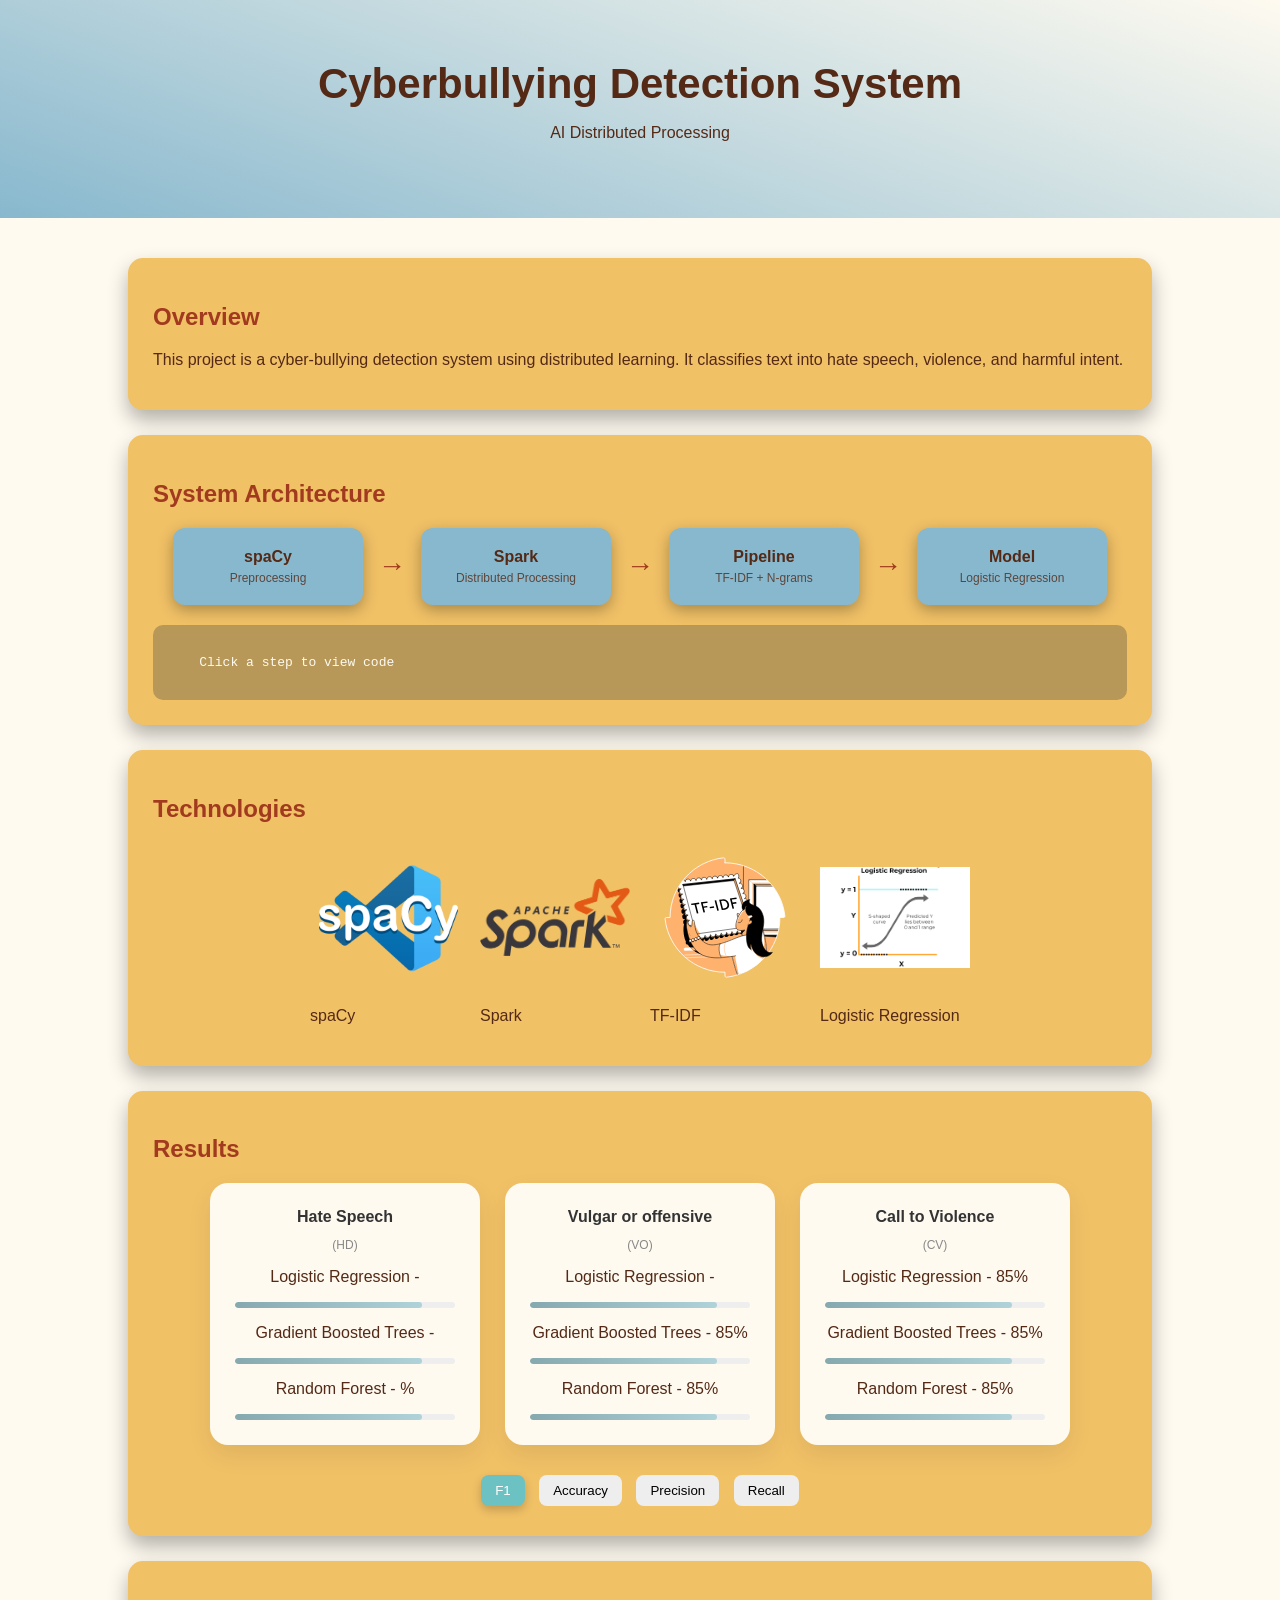
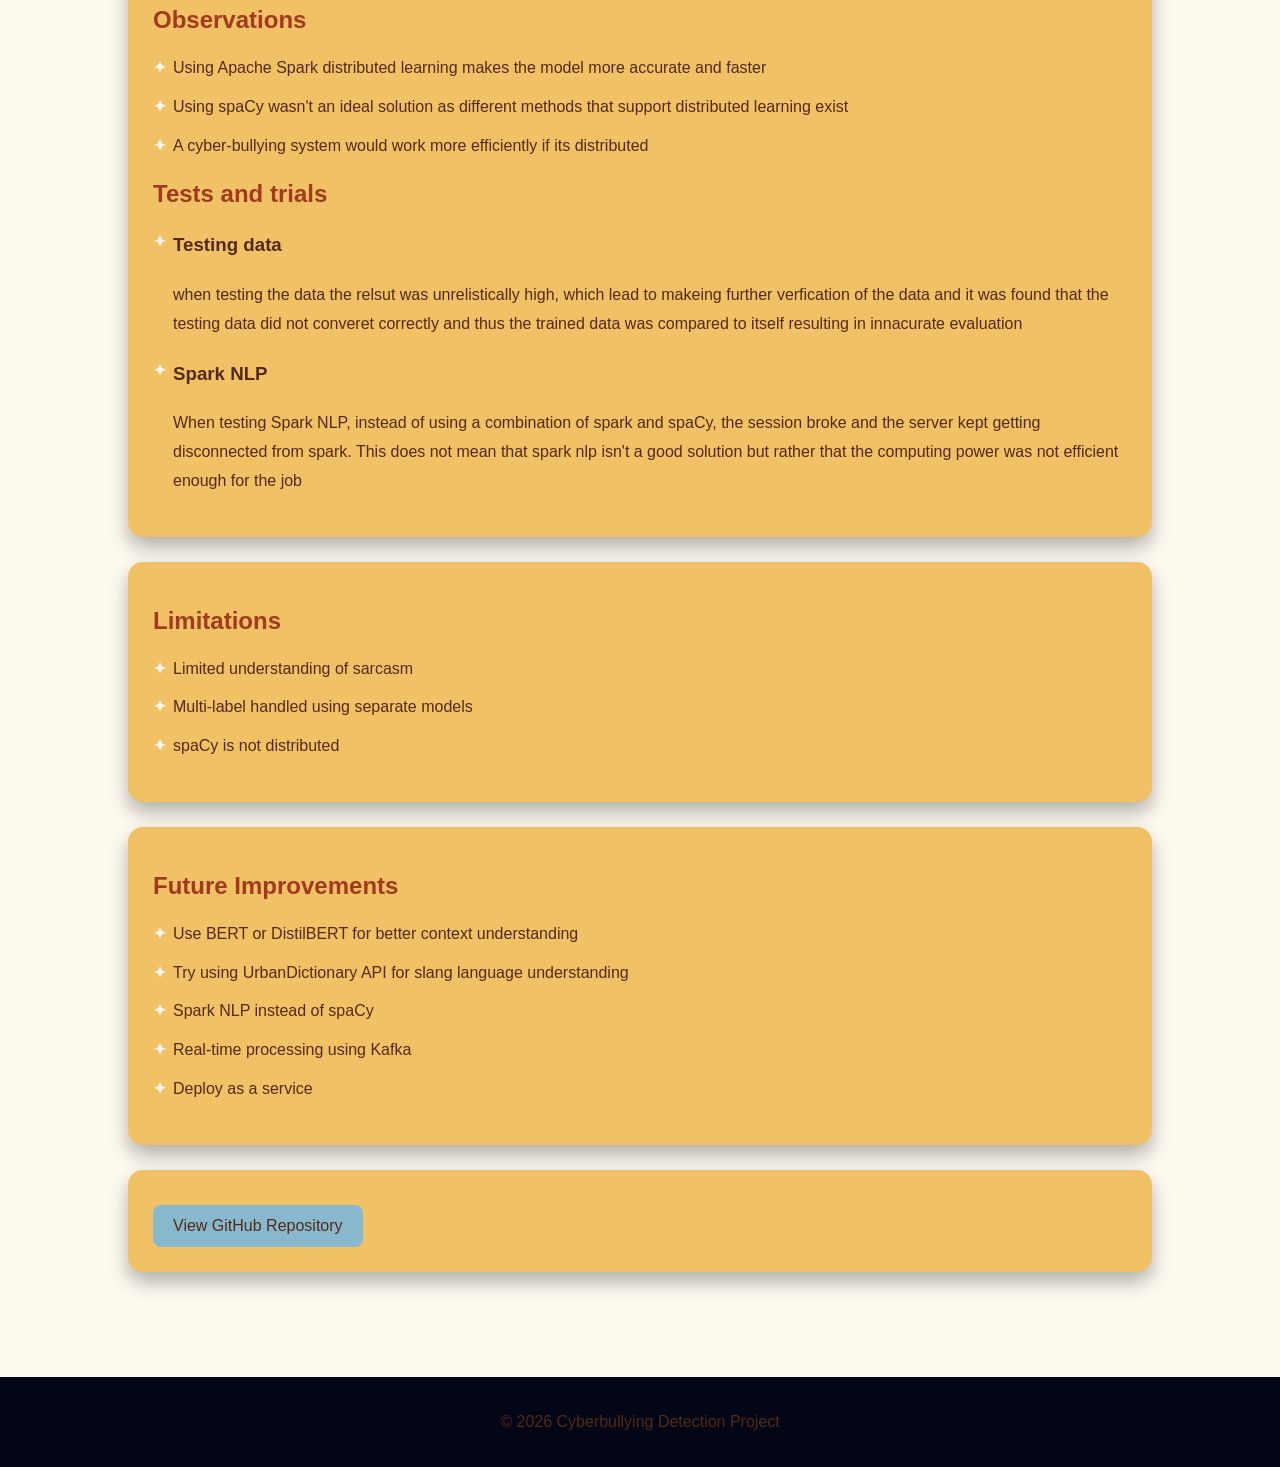
==== commit 06a85c73: "Update index.html" ====
--- a/CyberBullyingSpark/index.html
+++ b/CyberBullyingSpark/index.html
@@ -9,6 +9,19 @@
 
 
 <script>
+
+function selectMetric(button, metric) {
+    // remove active from all
+    const buttons = document.querySelectorAll(".metric-buttons button");
+    buttons.forEach(btn => btn.classList.remove("active"));
+
+    // add active to clicked one
+    button.classList.add("active");
+
+    // your existing logic
+    showMetric(metric);
+}
+    
 function showMetric(metric) {
     const bars = document.querySelectorAll(".fill");
 
@@ -287,7 +300,21 @@
     color: var(--accent);
 }
 
-
+.metric-buttons button {
+    margin: 5px;
+    padding: 8px 14px;
+    border: none;
+    border-radius: 8px;
+    background: #eee;
+    cursor: pointer;
+    transition: 0.2s;
+}
+.metric-buttons button.active {
+    background: #6cc2c2;
+    color: white;
+    box-shadow: 0 4px 10px rgba(0,0,0,0.2);
+}
+    
 .results {
     display: flex;
     gap: 25px;
@@ -591,7 +618,6 @@
         <div class="result-box">
             <h3>Call to Violence</h3>
             <p class="label">(CV)</p>
-            <p class="accuracy">99.99%</p>
            <div class="bar-group">
 
 
@@ -640,10 +666,10 @@
 
         </div>
     <div class="metric-buttons">
-  <button onclick="showMetric('f1')">F1</button>
-  <button onclick="showMetric('accuracy')">Accuracy</button>
-  <button onclick="showMetric('precision')">Precision</button>
-  <button onclick="showMetric('recall')">Recall</button>
+  <button onclick="selectMetric(this, 'f1')" class="active">F1</button>
+  <button onclick="selectMetric(this, 'accuracy')">Accuracy</button>
+  <button onclick="selectMetric(this, 'precision')">Precision</button>
+  <button onclick="selectMetric(this, 'recall')">Recall</button>
 </div>
     </div>
 </div>
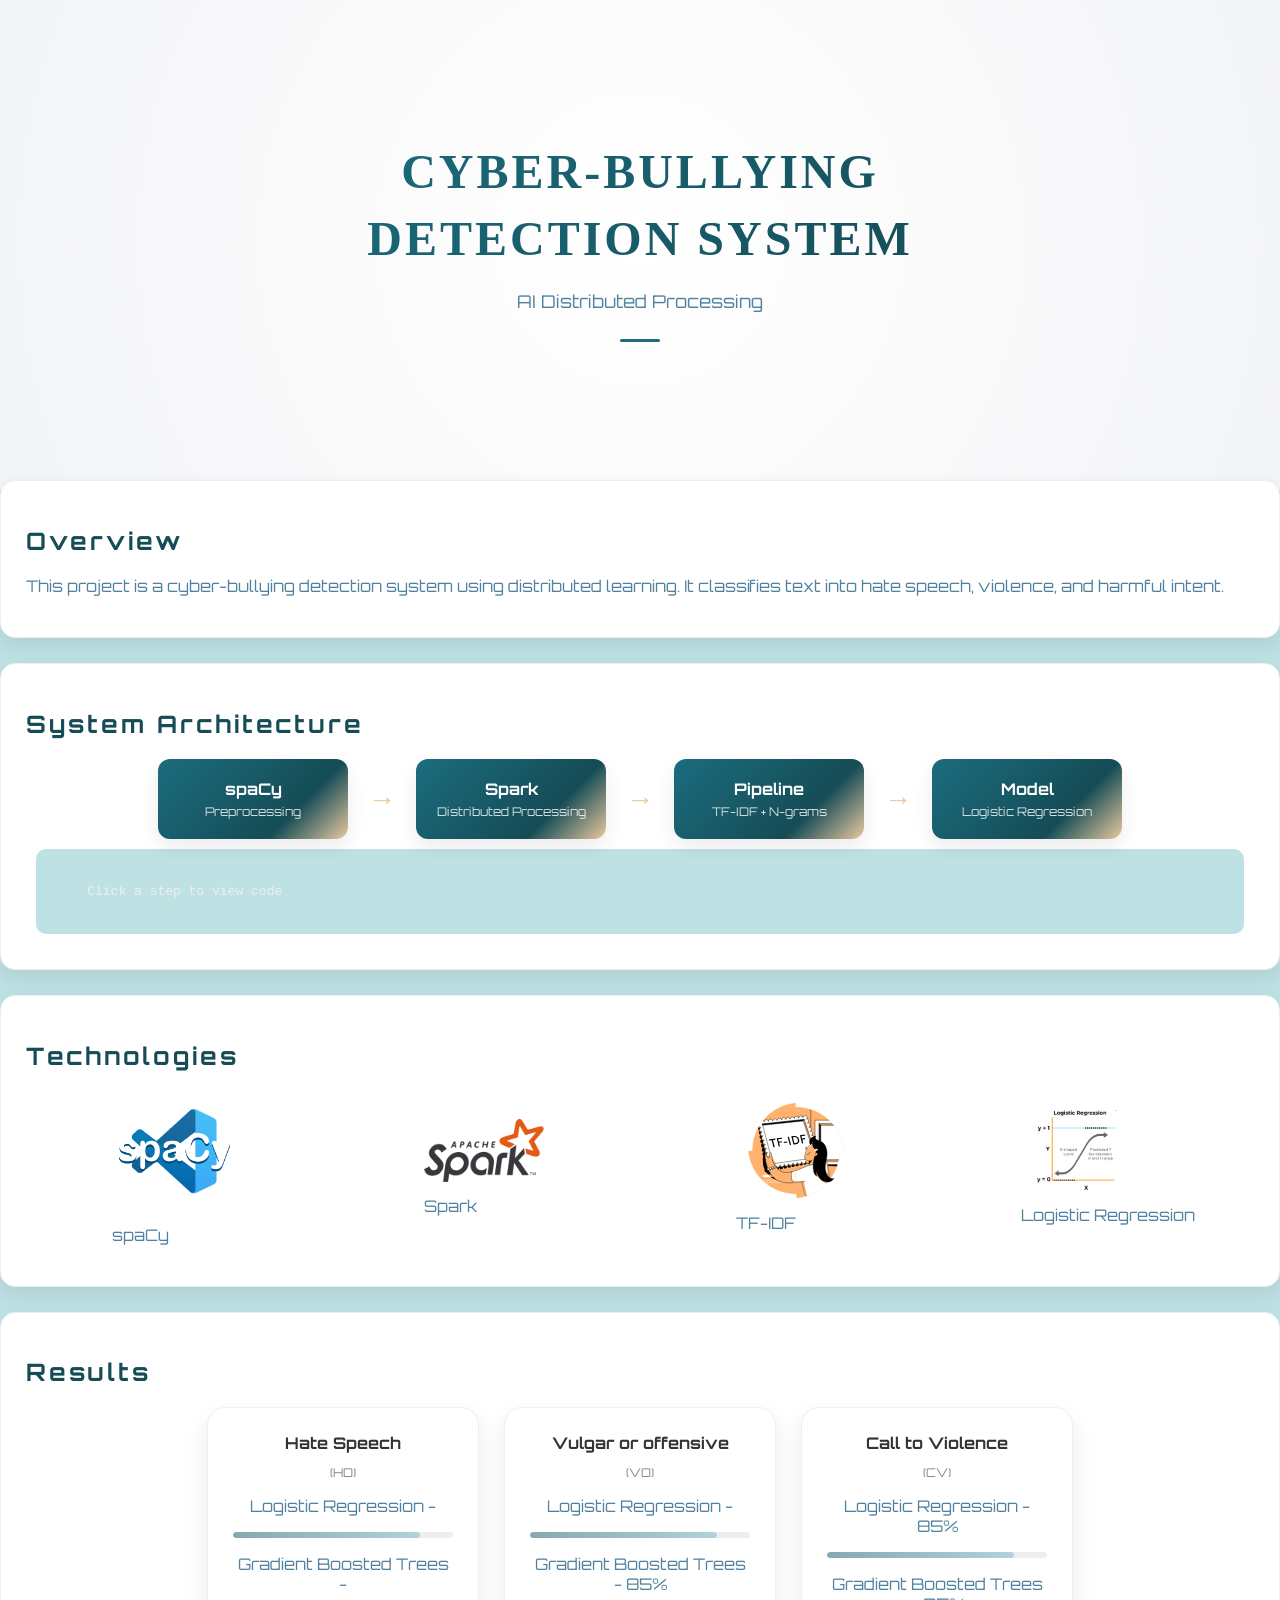
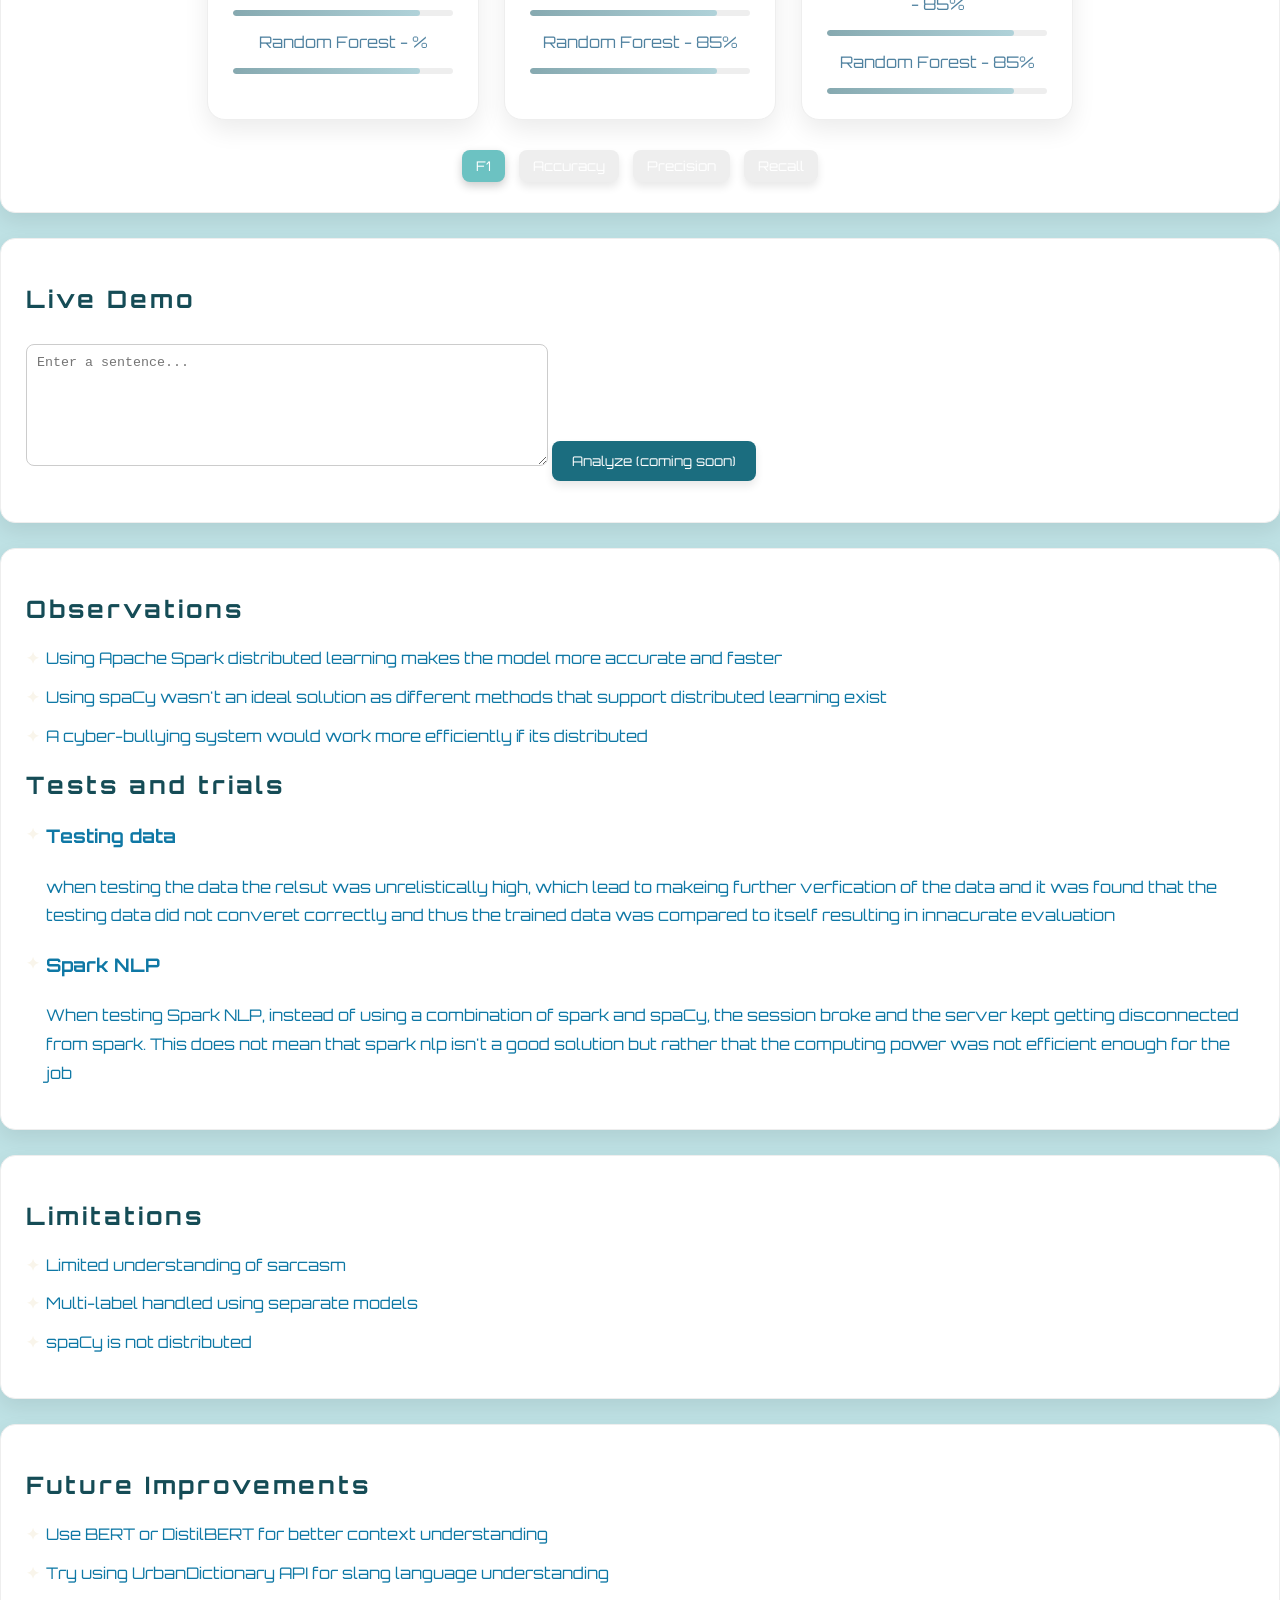
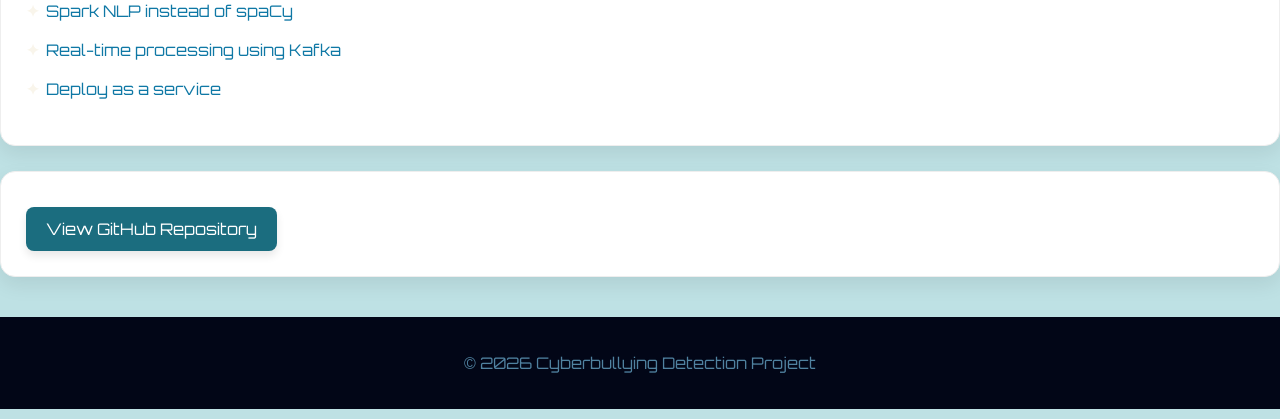
==== commit e76d144c: "updated web" ====
--- a/CyberBullyingSpark/index.html
+++ b/CyberBullyingSpark/index.html
@@ -6,19 +6,18 @@
 <meta charset="UTF-8">
 <meta name="viewport" content="width=device-width, initial-scale=1.0">
 <title>Cyberbullying Detection</title>
-
+<link href="https://fonts.cdnfonts.com/css/light-sport-demo" rel="stylesheet">
+<link href="https://fonts.googleapis.com/css2?family=Orbitron:wght@400;600;700&display=swap" rel="stylesheet">
+<link herf = "https://www.1001fonts.com/css/title-wave-font" rel="stylesheet">
+<link rel="stylesheet" href="style.css">
+</head>
 
 <script>
 
 function selectMetric(button, metric) {
-    // remove active from all
     const buttons = document.querySelectorAll(".metric-buttons button");
     buttons.forEach(btn => btn.classList.remove("active"));
-
-    // add active to clicked one
     button.classList.add("active");
-
-    // your existing logic
     showMetric(metric);
 }
     
@@ -39,8 +38,26 @@
     });
 }
 
+let activeStep = null;
 function showCode(type) {
 const box = document.getElementById("codeDisplay");
+const steps = document.querySelectorAll(".step");
+
+steps.forEach(s => s.classList.remove("active"));
+
+
+     if (activeStep === type) {
+        box.style.display = "none";
+        activeStep = null;
+        return;
+    }
+
+    activeStep = type;
+    box.style.display = "block";
+
+    document.querySelector(`[onclick="showCode('${type}')"]`)
+  .classList.add("active");
+
     if (type === "spacy") {
         box.innerHTML = `
         <pre>
@@ -119,318 +136,25 @@
 }
 
 function closeCode() {
-    document.getElementById("codeBox").style.display = "none";
+    document.getElementById("codeDisplay").style.display = "none";
+    activeStep= null;
 }
+
+
+
 </script>
 
-<style>
-:root {
-    --bg-main: #fefaf0;     
-    --card-bg: #f1c166;    
-    --primary: #88b8ce;     /* soft blue */
-    --secondary: #ccbcad;   /* warm beige */
-    --accent: #a13a1e;      /* strong accent (from palette) */
-    --text-main: #542916;  
-}
-
-    
-.code-box {
-    display: none;
-    position: fixed;
-    top: 20%;
-    left: 20%;
-    width: 60%;
-    background: var(--accent);
-    padding: 20px;
-    border-radius: 12px;
-    z-index: 1000;
-}
-    
-body {
-    font-family: 'Segoe UI', sans-serif;
-    margin: 0;
-    background: var(--bg-main);
-    color: var(--text-main);
-}
-
-header {
-    padding: 60px;
-    text-align: center;
-    background: linear-gradient(20deg, var(--primary), #fefaf0);
-}
-
-header h1 {
-    margin: 0;
-    font-size: 42px;
-}
-
-section {
-    padding: 40px 10%;
-}
-.metric-buttons button {
-    margin: 5px;
-    padding: 8px 12px;
-    border: none;
-    border-radius: 6px;
-    cursor: pointer;
-}
-
-.card {
-    background: var(--card-bg);
-    padding: 25px;
-    border-radius: 15px;
-    margin-bottom: 25px;
-    box-shadow: 0 10px 20px rgba(0,0,0,0.3);
-}
-
-h2 {
-    color: var(--accent);
-}
-
-ul {
-    line-height: 1.8;
-}
-
-.button {
-    display: inline-block;
-    padding: 12px 20px;
-    margin-top: 10px;
-    background:  var(--primary);
-    color:  var(--text-main);
-    text-decoration: none;
-    border-radius: 8px;
-    transition: 0.3s;
-}
-
-.code-display {
-    margin-top: 20px;
-    background: #b79858;
-    color: #fefaf0;
-    padding: 15px;
-    border-radius: 10px;
-    font-family: monospace;
-    white-space: pre-wrap;
-}
-
-.button:hover {
-    background:  var(--secondary);
-}
-
-footer {
-    text-align: center;
-    padding: 20px;
-    background: #020617;
-    margin-top: 40px;
-}
-
-.pipeline {
-    display: flex;
-    align-items: center;
-    justify-content: center;
-    flex-wrap: wrap;
-    margin-top: 20px;
-    gap: 15px;
-}
-
-.step {
-    background: var(--primary);
-    padding: 20px;
-    border-radius: 12px;
-    text-align: center;
-    min-width: 150px;
-    font-weight: bold;
-    transition: 0.3s;
-    box-shadow: 0 5px 15px rgba(0,0,0,0.3);
-}
-
-details {
-    cursor: pointer;
-}
-
-summary {
-    font-weight: bold;
-}
-
-pre {
-    margin-top: 10px;
-    background: #020617;
-    padding: 10px;
-    border-radius: 8px;
-    overflow-x: auto;
-}
-
-.step span {
-    display: block;
-    font-size: 12px;
-    font-weight: normal;
-    margin-top: 5px;
-    opacity: 0.8;
-}
-
-.step:hover {
-    transform: scale(1.1);
-}
-
-.architecture-container {
-    display: flex;
-    gap: 40px;
-    align-items: center;
-}
-
-.focus-box {
-    background: linear-gradient(135deg, #3b82f6, #9333ea);
-    padding: 25px;
-    border-radius: 15px;
-    width: 350px;
-}
-
-.focus-box pre {
-    background: #f5deb3;
-    padding: 15px;
-    border-radius: 10px;
-    margin-top: 15px;
-}
-
-.step.active {
-    border: 2px solid #90cde8;
-}
-
-.arrow {
-    font-size: 28px;
-    color: var(--accent);
-}
-
-.metric-buttons button {
-    margin: 5px;
-    padding: 8px 14px;
-    border: none;
-    border-radius: 8px;
-    background: #eee;
-    cursor: pointer;
-    transition: 0.2s;
-}
-.metric-buttons button.active {
-    background: #6cc2c2;
-    color: white;
-    box-shadow: 0 4px 10px rgba(0,0,0,0.2);
-}
-    
-.results {
-    display: flex;
-    gap: 25px;
-    flex-wrap: wrap;
-    justify-content: center;
-}
-
-.result-box {
-    background: #fefaf0;
-    border-radius: 18px;
-    padding: 25px;
-    width: 220px;
-    text-align: center;
-    box-shadow: 0 10px 25px rgba(0,0,0,0.08);
-    transition: 0.3s;
-}
-
-.result-box:hover {
-    transform: translateY(-6px);
-}
-
-.result-box h3 {
-    margin: 0;
-    font-size: 16px;
-    color: #333;
-}
-
-.label {
-    font-size: 12px;
-    color: #888;
-    margin-bottom: 10px;
-}
-
-.accuracy {
-    font-size: 28px;
-    font-weight: bold;
-    color: #a13a1e; 
-    margin: 15px 0;
-}
-
-.bar {
-    height: 6px;
-    background: #eee;
-    border-radius: 10px;
-    margin-top: 10px;
-    overflow: hidden;
-    
-}
-
-.fill {
-    height: 100%;
-    background: linear-gradient(90deg, #86a9b0, #b0d2d9);
-    border-radius: 10px;
-    transition: width 0.6s ease;
-}
-
-.tech-box a {
-    text-decoration: none;
-    color: inherit;
-    width: 150;
-}
-.tech-box {
-    display: flex;
-    flex-direction: column;
-    align-items: center;
-    justify-content: center;
-}
-.tech-grid {
-    display: flex;
-    gap: 20px;
-    justify-content: center;
-}
-
-.tech-box p {
-    margin-top: 10px;
-}
-
-.tech-box:hover img {
-    transform: scale(1.1);
-    transition: 0.3s;
-}
-ul {
-  list-style: none;
-  padding-left: 0;
-}
-
-ul li {
-  position: relative;
-  padding-left: 20px;
-  margin-bottom: 10px;
-}
-
-ul li::before {
-  content: "✦";
-  color: #F9F5EB;
-  position: absolute;
-  left: 0;
-  font-weight: bold;
-}
-
-.tech-box img {
-    width: 150px;
-    height: 150px;
-    object-fit: contain;
-    max-width: 180px;
-}
-    
-</style>
-</head>
+
 
 <body>
 
-<header>
-    <h1>Cyberbullying Detection System</h1>
+
+<div class="hero">
+    <h1>CYBER-BULLYING DETECTION SYSTEM</h1>
     <p>AI Distributed Processing</p>
-</header>
+</div>
+
+
 
 <section>
 
@@ -673,6 +397,17 @@
 </div>
     </div>
 </div>
+
+<div class="card">
+  <h2>Live Demo</h2>
+
+  <textarea id="inputText" placeholder="Enter a sentence..."></textarea>
+
+  <button disabled>Analyze (coming soon)</button>
+
+  <p id="result"></p>
+</div>
+
     
 <div class="card">
     <h2>Observations</h2>
--- a/CyberBullyingSpark/style.css
+++ b/CyberBullyingSpark/style.css
@@ -0,0 +1,447 @@
+:root {
+--deep-ocean: #154c56;
+  --tidal-blue: #1B6D7F;
+  --ivory-sand: #bee1e4;
+  --golden-dune: #e9c99f;
+
+  --sky-mist: #9CB7C7;
+  --midnight: #0f78a5;
+  --blue-ash: #5082a0;
+
+  /* semantic usage */
+  --bg: var(--ivory-sand);
+  --surface: #ffffff;
+  --primary: var(--tidal-blue);
+  --secondary: var(--deep-ocean);
+  --accent: var(--golden-dune);
+  --text: var(--midnight);
+  --subtle: var(--blue-ash);
+
+}
+
+body {
+  margin: 0;
+  background: var(--bg);
+    overflow-x: hidden;
+  color: var(--text);
+ font-family: 'Orbitron', sans-serif;
+}
+
+/* HERO SECTION */
+.hero {
+  min-height: 50vh; /* instead of height */
+  display: flex;
+  flex-direction: column;
+  justify-content: center;
+  align-items: center;
+  text-align: center;
+  padding: 25px 0;
+
+  background: radial-gradient(
+    circle at center,
+    #ffffff 0%,
+    #f3f4f6 100%
+  );
+  margin: -10px;
+  width: 100vww;
+}
+
+.hero h1 {
+  font-size: 3rem;
+  font-family: 'TitleWave';
+  font-weight: 600;
+  line-height: 1.4;
+
+  margin-bottom: 10px;
+  margin: 0 auto;
+
+  max-width: 700px;
+
+text-align: center;
+word-break: normal;
+  background: linear-gradient(
+  135deg,
+  var(--tidal-blue),
+  var(--deep-ocean)
+);
+ -webkit-background-clip: text;
+  background-clip: text;
+  -webkit-text-fill-color: transparent;
+}
+
+.hero p {
+   font-size: 1.1rem;
+  color: var(--subtle);
+}
+
+.hero button {
+  background: var(--primary);
+  border: none;
+  padding: 10px 20px;
+  border-radius: 10px;
+  color: black;
+  font-weight: bold;
+  cursor: pointer;
+  transition: transform 0.2s ease;
+}
+
+.hero button:hover {
+  transform: scale(1.05);
+}
+
+.hero::after {
+  content: "";
+  margin-top: 10px;
+  width: 40px;
+  height: 3px;
+  background: var(--primary);
+  border-radius: 2px;
+}
+
+
+.step {
+    background: linear-gradient(
+  135deg,
+  var(--tidal-blue),
+  var(--deep-ocean) 70%,
+  var(--golden-dune)
+);
+position: relative;
+overflow: hidden;
+    color: white;
+    padding: 20px;
+    border-radius: 12px;
+    text-align: center;
+    min-width: 150px;
+    font-weight: bold;
+    transition: 0.3s;
+box-shadow: 0 8px 20px rgba(0,0,0,0.08);
+}
+
+.step span {
+    display: block;
+    font-size: 12px;
+    font-weight: normal;
+    margin-top: 5px;
+    opacity: 0.8;
+}
+
+.step:hover {
+    transform: scale(1.1);
+}
+
+.step.active {
+    transform: scale(1.05);
+
+  box-shadow:
+    -3px 3px 0 3px rgba(38, 111, 128, 0.042),   
+    0 2px 10px rgba(27, 109, 127, 0.09);
+
+
+}
+
+.step.active::before {
+  content: "";
+  position: absolute;
+  top: 0;
+  left: -100%;
+  width: 50%;
+  height: 100%;
+
+  background: linear-gradient(
+    120deg,
+    transparent,
+    rgba(255,255,255,0.4),
+    transparent
+  );
+
+  transform: skewX(-20deg);
+  animation: shine 1.2s ease;
+  
+  filter: blur(25px);   
+  opacity: 0.8;
+  z-index: -1;
+
+
+}
+
+@keyframes shine {
+  0% {
+    left: -100%;
+  }
+  100% {
+    left: 150%;
+  }
+}
+
+
+.code-box {
+    display: none;
+    position: fixed;
+    top: 10%;
+    left: 20%;
+    width: 60%;
+    background: var(--blue-ash);
+    padding: 10px;
+    border-radius: 12px;
+    z-index: 1000;
+}
+
+  
+
+section {
+    padding: 0;
+    margin: auto 0;
+}
+.metric-buttons button {
+    margin: 5px;
+    padding: 8px 12px;
+    border: none;
+    border-radius: 6px;
+    cursor: pointer;
+}
+
+.card {
+    background: var(--surface);
+    border: 1px solid #eee;
+    padding: 25px;
+    border-radius: 15px;
+    margin-bottom: 25px;
+    align-items: center;
+    align-self: center;
+
+box-shadow: 0 8px 20px rgba(0,0,0,0.08);}
+
+h2, h1 {
+    font-family: 'Orbitron', sans-serif;
+    letter-spacing: 3px;
+    color: var(--secondary);
+}
+
+ul {
+    line-height: 1.8;
+    list-style: none;
+  padding-left: 0;
+}
+p{
+    color: var(--subtle);
+}
+button, .button {
+    display: inline-block;
+    padding: 12px 20px;
+    margin-top: 10px;
+    background:  var(--primary);
+    color:  white;
+    font-family: "Orbitron", sans-serif;
+    text-decoration: none;
+    border-radius: 8px;
+    border: none;
+    transition: 0.3s;
+
+    box-shadow: 0 5px 8px rgba(0,0,0,0.09);
+}
+
+.code-display {
+    margin: 10px;
+    background: var(--ivory-sand);
+    color: #eee;
+    padding: 20px;
+    border-radius: 10px;
+    font-family: monospace;
+    white-space: pre-wrap;
+}
+
+.button:hover {
+      background: var(--secondary);
+
+}
+
+footer {
+    text-align: center;
+    padding: 20px;
+    background: #020617;
+    margin-top: 40px;
+}
+
+.pipeline {
+    display: flex;
+    align-items: center;
+    justify-content: center;
+    flex-wrap: wrap;
+    margin-top: 20px;
+    gap: 20px;
+}
+
+details {
+    cursor: pointer;
+}
+
+summary {
+    font-weight: bold;
+}
+
+pre {
+    margin-top: 10px;
+    background: #020617;
+    padding: 10px;
+    border-radius: 8px;
+    overflow-x: auto;
+}
+
+.architecture-container {
+    display: flex;
+    gap: 40px;
+    align-items: center;
+}
+
+.focus-box {
+    background: linear-gradient(135deg, #3b82f6, #9333ea);
+    padding: 25px;
+    border-radius: 15px;
+    width: 350px;
+}
+
+.focus-box pre {
+    background: #f5deb3;
+    padding: 15px;
+    border-radius: 10px;
+    margin-top: 15px;
+}
+
+
+
+.arrow {
+    font-size: 28px;
+    color: var(--accent);
+}
+
+.metric-buttons button {
+    margin: 5px;
+    padding: 8px 14px;
+    border: none;
+    border-radius: 8px;
+    background: #eee;
+    cursor: pointer;
+    transition: 0.2s;
+}
+.metric-buttons button.active {
+    background: #6cc2c2;
+    color: white;
+    box-shadow: 0 4px 10px rgba(0,0,0,0.2);
+}
+    
+.results {
+    display: flex;
+    gap: 25px;
+    flex-wrap: wrap;
+    justify-content: center;
+}
+
+.result-box {
+    background: var(--surface);
+    border: 1px solid #eee;
+    color: var(--text);
+    border-radius: 18px;
+    padding: 25px;
+    width: 220px;
+    text-align: center;
+    box-shadow: 0 10px 25px rgba(0,0,0,0.08);
+    transition: 0.3s;
+}
+
+.result-box:hover {
+    transform: translateY(-6px);
+}
+
+.result-box h3 {
+    margin: 0;
+    font-size: 16px;
+    color: #333;
+}
+
+.label {
+    font-size: 12px;
+    color: #888;
+    margin-bottom: 10px;
+}
+
+.accuracy {
+    font-size: 28px;
+    font-weight: bold;
+    color: var(--tidal-blue);
+    margin: 15px 0;
+}
+
+.bar {
+    height: 6px;
+    background: #eee;
+    border-radius: 10px;
+    margin-top: 10px;
+    overflow: hidden;
+    
+}
+
+.fill {
+    height: 100%;
+    background: linear-gradient(90deg, #86a9b0, #b0d2d9);
+    border-radius: 10px;
+    transition: width 0.6s ease;
+}
+
+.tech-box a {
+    text-decoration: none;
+    color: inherit;
+    width: 100;
+}
+.tech-box {
+    display: flex;
+    flex-direction: column;
+    align-items:center;
+    justify-content: center;
+}
+.tech-grid {
+   display: grid;
+  grid-template-columns: repeat(auto-fit, minmax(120px, 1fr));
+  gap: 20px;
+  justify-items: center;
+}
+
+.tech-box p {
+    margin-top: 10px;
+}
+
+.tech-box:hover img {
+    transform: scale(1.1);
+    transition: 0.3s;
+}
+
+ul li {
+  position: relative;
+  padding-left: 20px;
+  margin-bottom: 10px;
+}
+
+ul li::before {
+  content: "✦";
+  color: #F9F5EB;
+  position: absolute;
+  left: 0;
+  font-weight: bold;
+}
+
+.tech-box img {
+    width: 100%;
+    height: auto;
+    object-fit: contain;
+    max-width: 120px;
+}
+
+textarea {
+  width: 100%;
+  max-width: 500px;
+  height: 100px;
+  padding: 10px;
+  border-radius: 8px;
+  border: 1px solid #ccc;
+  margin-top: 10px;
+}
